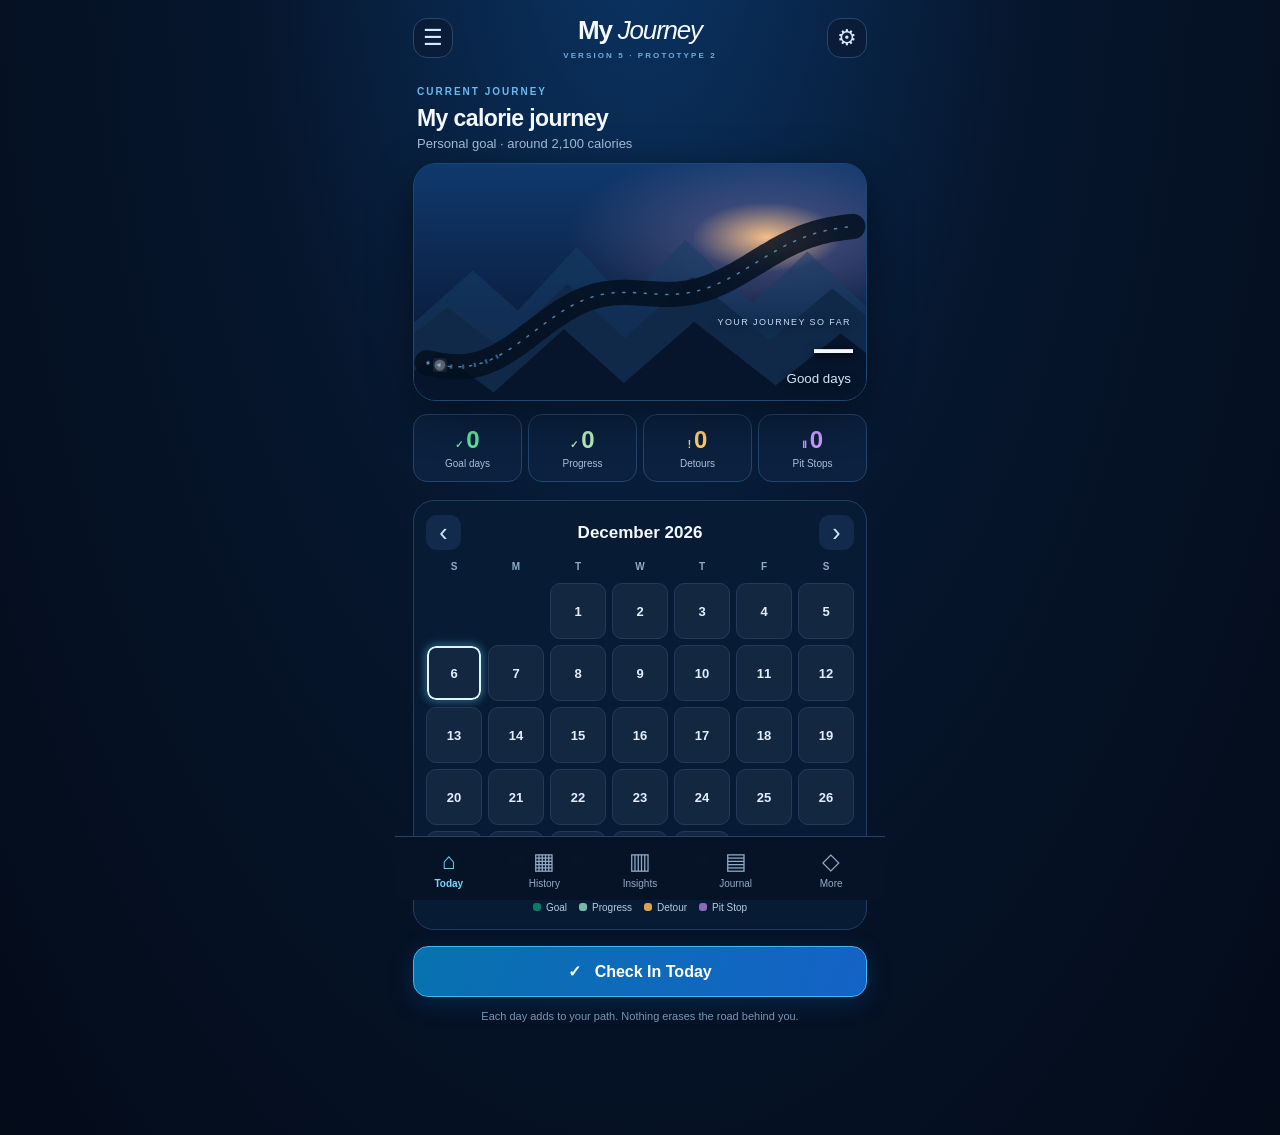
==== index.html @ f3aabc82 "Baseline: My Journey Version 5 Prototype 2 (unmodified) Co-Authored-By: Claude Opus 5.5 <noreply@ant" ====
<!doctype html><html lang="en"><head><meta charset="utf-8"><meta name="viewport" content="width=device-width,initial-scale=1,viewport-fit=cover"><meta name="theme-color" content="#07172e"><meta name="apple-mobile-web-app-capable" content="yes"><meta name="apple-mobile-web-app-status-bar-style" content="black-translucent"><meta name="apple-mobile-web-app-title" content="My Journey"><link rel="apple-touch-icon" href="./icon-180.png"><link rel="manifest" href="./manifest.webmanifest"><title>My Journey — Version 5 Prototype 2</title><link rel="stylesheet" href="./v5.css"></head><body><main class="app"><header><button class="icon-btn" id="menu" aria-label="Open settings">☰</button><div class="brand">My <i>Journey</i><small>VERSION 5 · PROTOTYPE 2</small></div><button class="icon-btn" id="settings" aria-label="Settings">⚙</button></header><section id="home" class="screen"><div class="journey-head"><span class="eyebrow">CURRENT JOURNEY</span><h1 id="journeyTitle">My Journey</h1><p id="journeySubtitle">Your life. Your choices. Your responsibility.</p></div><section class="landscape" aria-label="Animated journey road"><div class="sky"></div><div class="mountains m1"></div><div class="mountains m2"></div><div class="mountains m3"></div><div class="stars"></div><svg id="road" viewBox="0 0 420 215" preserveAspectRatio="none" role="img" aria-label="Your days represented as a winding, growing path"><defs><filter id="glow"><feGaussianBlur stdDeviation="4" result="blur"/><feMerge><feMergeNode in="blur"/><feMergeNode in="SourceGraphic"/></feMerge></filter></defs><path id="roadShadow"/><g id="roadSegments"></g><path id="roadEdge"/><circle id="roadPulse" r="5" fill="#ffffff" filter="url(#glow)"/></svg><div class="road-copy"><span>YOUR JOURNEY SO FAR</span><strong id="roadPct">—</strong><small>Good days</small></div></section><p class="sr-only" id="roadAnnouncement" role="status" aria-live="polite"></p><div class="four-stats" id="stats"></div><div class="month-card"><div class="month-head"><button id="prevMonth" aria-label="Previous month">‹</button><h2 id="monthTitle"></h2><button id="nextMonth" aria-label="Next month">›</button></div><div class="week" id="week"></div><div class="calendar" id="calendar"></div><div class="legend"><span><i class="swatch goal"></i>Goal</span><span><i class="swatch progress"></i>Progress</span><span><i class="swatch detour"></i>Detour</span><span><i class="swatch pit"></i>Pit Stop</span></div></div><button class="primary" id="checkin">✓ &nbsp; Check In Today</button><p class="under">Each day adds to your path. Nothing erases the road behind you.</p></section><section id="check" class="screen hidden"><button class="back" id="backCheck">‹ Back</button><div class="section-intro"><span class="eyebrow" id="checkDate"></span><h1>How did today go?</h1><p>Two questions. Your own definition of progress.</p></div><div class="question"><div class="q-number">01</div><h2 id="q1Label">Did you meet your goal today?</h2><p id="q1Hint"></p><div class="answers"><button data-question="q1" data-value="yes">Yes</button><button data-question="q1" data-value="no">No</button></div></div><div class="question"><div class="q-number">02</div><h2 id="q2Label">Did you stay within your progress boundary?</h2><p id="q2Hint"></p><div class="answers"><button data-question="q2" data-value="yes">Yes</button><button data-question="q2" data-value="no">No</button></div></div><label class="note-label">Optional note<textarea id="checkNote" placeholder="Anything you'd like to remember about today..."></textarea></label><button class="primary" id="saveCheck">Save today's entry</button></section><section id="journal" class="screen hidden"><div class="section-intro"><span class="eyebrow">YOUR PRIVATE RECORD</span><h1>Journal</h1><p>Your thoughts belong to you. Stored only on this device.</p></div><label class="note-label">Journal date<input type="date" id="journalDate"></label><label class="note-label">Write your entry<textarea id="journalText" rows="8" placeholder="What happened today? What did you learn? Where are you heading next?"></textarea></label><button class="primary" id="saveJournal">Save journal entry</button><h2 class="list-title">Past entries</h2><div id="journalList"></div></section><section id="insights" class="screen hidden"><div class="section-intro"><span class="eyebrow">THE BIG PICTURE</span><h1>Your progress</h1><p>A record, not a judgment.</p></div><div id="insightCards"></div><button class="secondary" id="fullInsights">Open detailed statistics & achievements ↗</button></section><section id="history" class="screen hidden"><div class="section-intro"><span class="eyebrow">EVERY DAY MATTERS</span><h1>Your history</h1><p>Explore the path you've already traveled.</p></div><div id="historyMonths"></div><button class="secondary" id="fullHistory">Open lifetime calendar ↗</button></section><nav class="bottom" aria-label="Main navigation"><button data-screen="home" class="selected"><span>⌂</span>Today</button><button data-screen="history"><span>▦</span>History</button><button data-screen="insights"><span>▥</span>Insights</button><button data-screen="journal"><span>▤</span>Journal</button><button id="more"><span>◇</span>More</button></nav></main><script src="./v5.js"></script></body></html>
---- v5.css ----
:root{font-family:-apple-system,BlinkMacSystemFont,"Segoe UI",sans-serif;color:#f4f8ff;background:#040b19;color-scheme:dark}*{box-sizing:border-box}body{margin:0;background:radial-gradient(ellipse at 50% -10%,#0b3566 0%,#06162d 43%,#040b19 100%);min-height:100vh}button,input,textarea{font:inherit}button{cursor:pointer}button:focus-visible,input:focus-visible,textarea:focus-visible{outline:2px solid #70dfff;outline-offset:3px}.app{width:min(100%,490px);margin:auto;min-height:100vh;padding:env(safe-area-inset-top) 18px calc(100px + env(safe-area-inset-bottom));position:relative}header{height:76px;display:flex;justify-content:space-between;align-items:center;gap:8px}.icon-btn{border:1px solid #29466d;background:#0a1c38;color:#d4e7ff;border-radius:14px;width:40px;height:40px;font-size:22px}.brand{font-size:26px;font-weight:750;letter-spacing:-1.2px;text-align:center;line-height:1}.brand i{font-weight:500}.brand small{display:block;font-size:8px;letter-spacing:2.1px;color:#77a9d8;margin-top:9px;font-style:normal}.eyebrow{font-size:10px;letter-spacing:2px;font-weight:800;color:#69b9f0}.journey-head{padding:5px 4px 12px}.journey-head h1{font-size:23px;margin:6px 0 4px;letter-spacing:-.6px}.journey-head p,.section-intro p{color:#a8bfd9;font-size:13px;margin:0}.landscape{height:238px;position:relative;border:1px solid #1b4874;border-radius:23px;overflow:hidden;background:linear-gradient(180deg,#0d3262 0%,#145080 28%,#142c51 48%,#071529 100%);isolation:isolate;box-shadow:0 12px 45px #0007}.sky{position:absolute;inset:0;background:radial-gradient(ellipse at 78% 31%,#f5bd88 0%,#b28bc040 15%,transparent 40%),linear-gradient(180deg,#10396c,#0a1a3a 78%)}.mountains{position:absolute;inset:0;background:#163c65;clip-path:polygon(0 65%,13% 43%,23% 60%,36% 33%,47% 56%,60% 30%,75% 57%,87% 35%,100% 58%,100% 100%,0 100%)}.m1{opacity:.55;transform:translateY(5px)}.m2{background:#102949;transform:translateY(42px) scaleX(1.15)}.m3{background:#06152c;transform:translateY(87px) scaleX(1.2)}#road{position:absolute;inset:0;width:100%;height:100%}#roadShadow,#roadEdge{fill:none;stroke-linecap:round;stroke-linejoin:round}#roadShadow{stroke:#04101f;stroke-width:23;opacity:.85}#roadEdge{stroke:#77c9ff;stroke-width:1.4;stroke-dasharray:2 8;opacity:.6}.segment{fill:none;stroke-width:12;stroke-linecap:butt;filter:drop-shadow(0 0 4px currentColor);transition:stroke-dasharray .5s}.future{fill:none;stroke:#5dbbff;stroke-width:4;stroke-dasharray:2 9;opacity:.45}.road-copy{position:absolute;right:15px;bottom:14px;text-align:right;text-shadow:0 2px 9px #000;pointer-events:none}.road-copy span{display:block;color:#c4dafa;font-size:9px;letter-spacing:1.4px}.road-copy strong{display:block;font-size:39px;letter-spacing:-2px}.road-copy small{display:block;color:#d2e5fa}.four-stats{display:grid;grid-template-columns:repeat(4,1fr);gap:6px;margin:13px 0 18px}.metric{padding:12px 2px;text-align:center;border:1px solid #23446c;border-radius:14px;background:#0b213f}.metric strong{display:block;font-size:24px;line-height:1.1}.metric small{display:block;font-size:10px;color:#a8c0da;margin-top:5px}.metric b{font-size:10px;margin-right:3px}.goal-text{color:#5fe1a1}.progress-text{color:#b7ecba}.detour-text{color:#ffcd68}.pit-text{color:#c89bff}.month-card{border:1px solid #203e62;background:#081b34;border-radius:21px;padding:14px 12px 16px}.month-head{display:flex;align-items:center;justify-content:space-between;margin-bottom:10px}.month-head h2{font-size:17px;margin:0}.month-head button{border:0;background:#122b4c;color:#d5e7ff;border-radius:11px;width:35px;height:35px;font-size:25px}.week,.calendar{display:grid;grid-template-columns:repeat(7,minmax(0,1fr));gap:6px}.week{margin:11px 0;color:#8eacca;text-align:center;font-size:10px;font-weight:750}.day{aspect-ratio:1;min-width:0;border:1px solid #233b59;border-radius:10px;color:#e4edfc;background:#132740;font-size:13px;font-weight:650}.day:disabled{opacity:.4}.day.goal{background:#087c65;border-color:#18ab89}.day.progress{background:#76bba7;border-color:#9cdbcb;color:#06283a}.day.detour{background:#d7a34c;border-color:#efc27c;color:#152236}.day.pit{background:#8c69bf;border-color:#c3a1ed}.day.today{box-shadow:inset 0 0 0 2px #d9f8ff,0 0 9px #53c5fa88}.legend{display:flex;flex-wrap:wrap;justify-content:center;gap:12px;margin-top:15px;font-size:10px;color:#b6cce5}.swatch{display:inline-block;width:8px;height:8px;border-radius:3px;margin-right:5px}.swatch.goal{background:#087c65}.swatch.progress{background:#76bba7}.swatch.detour{background:#d7a34c}.swatch.pit{background:#8c69bf}.primary,.secondary{width:100%;padding:15px;border-radius:15px;font-weight:750;margin-top:16px}.primary{color:#fff;background:linear-gradient(110deg,#0872af,#1462c6);border:1px solid #43b5f0;box-shadow:0 6px 25px #0863b044}.secondary{color:#d9efff;background:#112f52;border:1px solid #2e6595}.under{text-align:center;font-size:11px;color:#7795b5;margin:13px 0}.bottom{position:fixed;bottom:0;left:50%;transform:translateX(-50%);width:min(100%,490px);display:grid;grid-template-columns:repeat(5,1fr);background:#071326f5;backdrop-filter:blur(20px);border-top:1px solid #264367;padding:10px 6px calc(10px + env(safe-area-inset-bottom));z-index:10}.bottom button{border:0;background:transparent;color:#91abc7;font-size:10px;display:flex;align-items:center;flex-direction:column;gap:3px}.bottom button span{font-size:23px}.bottom button.selected{color:#78d7ff;font-weight:800}.hidden{display:none!important}.section-intro{padding:17px 4px 22px}.section-intro h1{font-size:31px;letter-spacing:-1px;margin:8px 0}.back{border:0;background:none;color:#9fdbff;padding:8px 0}.question{background:#0c2443;border:1px solid #25476d;border-radius:20px;padding:20px;margin:0 0 14px}.q-number{font-size:12px;color:#61c5ff;font-weight:800}.question h2{font-size:18px;line-height:1.3;margin:10px 0 6px}.question p{color:#a6c1dc;font-size:13px;margin:0 0 17px}.answers{display:grid;grid-template-columns:1fr 1fr;gap:10px}.answers button{border:1px solid #385777;background:#172f4e;color:white;border-radius:12px;padding:13px}.answers button.chosen{background:#126cb4;border-color:#71d2ff}.note-label{display:block;font-size:13px;color:#a8c5e4;margin:15px 0}.note-label textarea,.note-label input{display:block;width:100%;margin-top:8px;background:#0b223f;color:white;border:1px solid #315375;border-radius:14px;padding:13px;resize:vertical;min-height:48px}.note-label textarea{min-height:110px}.list-title{margin-top:32px}.journal-entry,.insight,.history-card{border:1px solid #274768;background:#0b213d;border-radius:16px;padding:16px;margin:12px 0}.journal-entry p{white-space:pre-wrap;color:#b9cee4;font-size:13px;line-height:1.6}.journal-entry small{color:#68bdec}.insight strong{font-size:30px;display:block}.insight small{color:#9cb8d2}.history-card h3{margin:0 0 12px}.mini-grid{display:grid;grid-template-columns:repeat(14,1fr);gap:4px}.mini-grid i{aspect-ratio:1;border-radius:3px;background:#243850}.mini-grid i.goal{background:#087c65}.mini-grid i.progress{background:#76bba7}.mini-grid i.detour{background:#d7a34c}.mini-grid i.pit{background:#8c69bf}@media(prefers-reduced-motion:reduce){*,*:before,*:after{animation:none!important;transition:none!important}}

/* Prototype 2: forward motion when a day is recorded. */
#road{transform-origin:50% 60%;will-change:transform}
.segment.revealing{filter:drop-shadow(0 0 7px currentColor) drop-shadow(0 0 12px currentColor)}
.sr-only{position:absolute!important;width:1px;height:1px;padding:0;margin:-1px;overflow:hidden;clip:rect(0,0,0,0);white-space:nowrap;border:0}
@media(prefers-reduced-motion:reduce){#road{will-change:auto;transform:none!important}}
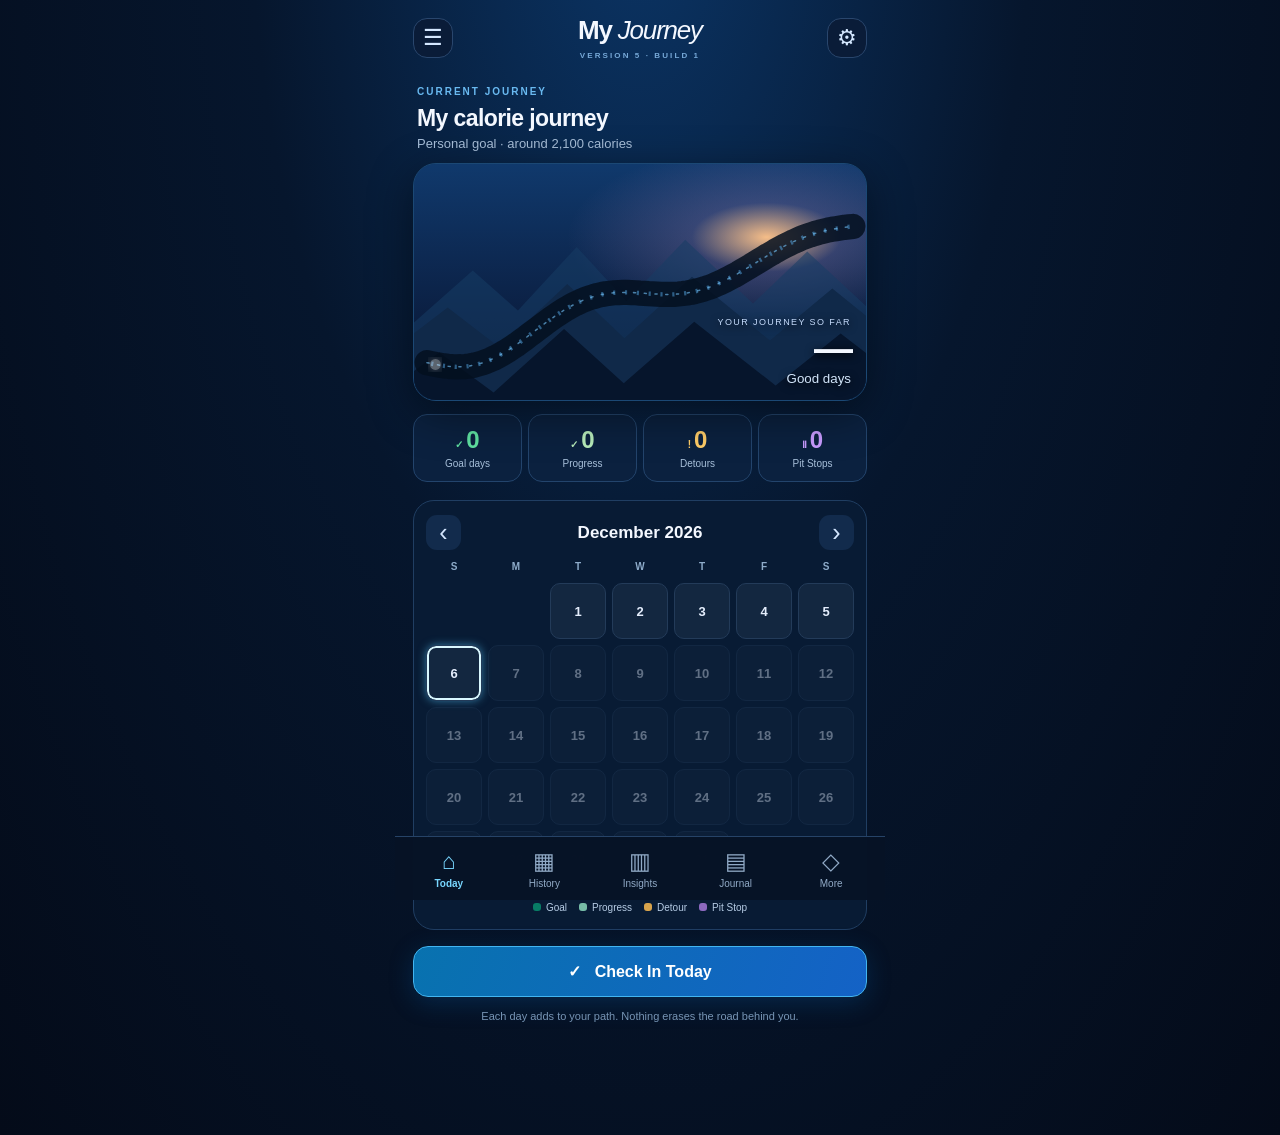
==== commit e3095000: "V5 Build 1: stabilise data integrity, backup/restore, navigation and Journey Path accuracy - Backups" ====
--- a/index.html
+++ b/index.html
@@ -1 +1 @@
-<!doctype html><html lang="en"><head><meta charset="utf-8"><meta name="viewport" content="width=device-width,initial-scale=1,viewport-fit=cover"><meta name="theme-color" content="#07172e"><meta name="apple-mobile-web-app-capable" content="yes"><meta name="apple-mobile-web-app-status-bar-style" content="black-translucent"><meta name="apple-mobile-web-app-title" content="My Journey"><link rel="apple-touch-icon" href="./icon-180.png"><link rel="manifest" href="./manifest.webmanifest"><title>My Journey — Version 5 Prototype 2</title><link rel="stylesheet" href="./v5.css"></head><body><main class="app"><header><button class="icon-btn" id="menu" aria-label="Open settings">☰</button><div class="brand">My <i>Journey</i><small>VERSION 5 · PROTOTYPE 2</small></div><button class="icon-btn" id="settings" aria-label="Settings">⚙</button></header><section id="home" class="screen"><div class="journey-head"><span class="eyebrow">CURRENT JOURNEY</span><h1 id="journeyTitle">My Journey</h1><p id="journeySubtitle">Your life. Your choices. Your responsibility.</p></div><section class="landscape" aria-label="Animated journey road"><div class="sky"></div><div class="mountains m1"></div><div class="mountains m2"></div><div class="mountains m3"></div><div class="stars"></div><svg id="road" viewBox="0 0 420 215" preserveAspectRatio="none" role="img" aria-label="Your days represented as a winding, growing path"><defs><filter id="glow"><feGaussianBlur stdDeviation="4" result="blur"/><feMerge><feMergeNode in="blur"/><feMergeNode in="SourceGraphic"/></feMerge></filter></defs><path id="roadShadow"/><g id="roadSegments"></g><path id="roadEdge"/><circle id="roadPulse" r="5" fill="#ffffff" filter="url(#glow)"/></svg><div class="road-copy"><span>YOUR JOURNEY SO FAR</span><strong id="roadPct">—</strong><small>Good days</small></div></section><p class="sr-only" id="roadAnnouncement" role="status" aria-live="polite"></p><div class="four-stats" id="stats"></div><div class="month-card"><div class="month-head"><button id="prevMonth" aria-label="Previous month">‹</button><h2 id="monthTitle"></h2><button id="nextMonth" aria-label="Next month">›</button></div><div class="week" id="week"></div><div class="calendar" id="calendar"></div><div class="legend"><span><i class="swatch goal"></i>Goal</span><span><i class="swatch progress"></i>Progress</span><span><i class="swatch detour"></i>Detour</span><span><i class="swatch pit"></i>Pit Stop</span></div></div><button class="primary" id="checkin">✓ &nbsp; Check In Today</button><p class="under">Each day adds to your path. Nothing erases the road behind you.</p></section><section id="check" class="screen hidden"><button class="back" id="backCheck">‹ Back</button><div class="section-intro"><span class="eyebrow" id="checkDate"></span><h1>How did today go?</h1><p>Two questions. Your own definition of progress.</p></div><div class="question"><div class="q-number">01</div><h2 id="q1Label">Did you meet your goal today?</h2><p id="q1Hint"></p><div class="answers"><button data-question="q1" data-value="yes">Yes</button><button data-question="q1" data-value="no">No</button></div></div><div class="question"><div class="q-number">02</div><h2 id="q2Label">Did you stay within your progress boundary?</h2><p id="q2Hint"></p><div class="answers"><button data-question="q2" data-value="yes">Yes</button><button data-question="q2" data-value="no">No</button></div></div><label class="note-label">Optional note<textarea id="checkNote" placeholder="Anything you'd like to remember about today..."></textarea></label><button class="primary" id="saveCheck">Save today's entry</button></section><section id="journal" class="screen hidden"><div class="section-intro"><span class="eyebrow">YOUR PRIVATE RECORD</span><h1>Journal</h1><p>Your thoughts belong to you. Stored only on this device.</p></div><label class="note-label">Journal date<input type="date" id="journalDate"></label><label class="note-label">Write your entry<textarea id="journalText" rows="8" placeholder="What happened today? What did you learn? Where are you heading next?"></textarea></label><button class="primary" id="saveJournal">Save journal entry</button><h2 class="list-title">Past entries</h2><div id="journalList"></div></section><section id="insights" class="screen hidden"><div class="section-intro"><span class="eyebrow">THE BIG PICTURE</span><h1>Your progress</h1><p>A record, not a judgment.</p></div><div id="insightCards"></div><button class="secondary" id="fullInsights">Open detailed statistics & achievements ↗</button></section><section id="history" class="screen hidden"><div class="section-intro"><span class="eyebrow">EVERY DAY MATTERS</span><h1>Your history</h1><p>Explore the path you've already traveled.</p></div><div id="historyMonths"></div><button class="secondary" id="fullHistory">Open lifetime calendar ↗</button></section><nav class="bottom" aria-label="Main navigation"><button data-screen="home" class="selected"><span>⌂</span>Today</button><button data-screen="history"><span>▦</span>History</button><button data-screen="insights"><span>▥</span>Insights</button><button data-screen="journal"><span>▤</span>Journal</button><button id="more"><span>◇</span>More</button></nav></main><script src="./v5.js"></script></body></html>
+<!doctype html><html lang="en"><head><meta charset="utf-8"><meta name="viewport" content="width=device-width,initial-scale=1,viewport-fit=cover"><meta name="theme-color" content="#07172e"><meta name="apple-mobile-web-app-capable" content="yes"><meta name="apple-mobile-web-app-status-bar-style" content="black-translucent"><meta name="apple-mobile-web-app-title" content="My Journey"><link rel="apple-touch-icon" href="./icon-180.png"><link rel="manifest" href="./manifest.webmanifest"><title>My Journey</title><link rel="stylesheet" href="./v5.css"></head><body><main class="app"><header><button class="icon-btn" id="menu" aria-label="Open settings">☰</button><div class="brand">My <i>Journey</i><small>VERSION 5 · BUILD 1</small></div><button class="icon-btn" id="settings" aria-label="Settings">⚙</button></header><section id="home" class="screen"><div class="journey-head"><span class="eyebrow">CURRENT JOURNEY</span><h1 id="journeyTitle">My Journey</h1><p id="journeySubtitle">Your life. Your choices. Your responsibility.</p></div><section class="landscape" aria-label="Animated journey road"><div class="sky"></div><div class="mountains m1"></div><div class="mountains m2"></div><div class="mountains m3"></div><div class="stars"></div><svg id="road" viewBox="0 0 420 215" preserveAspectRatio="none" role="img" aria-label="Your days represented as a winding, growing path"><defs><filter id="glow"><feGaussianBlur stdDeviation="4" result="blur"/><feMerge><feMergeNode in="blur"/><feMergeNode in="SourceGraphic"/></feMerge></filter></defs><path id="roadShadow"/><g id="roadSegments"></g><path id="roadEdge"/><circle id="roadPulse" r="5" fill="#ffffff" filter="url(#glow)"/></svg><div class="road-copy"><span>YOUR JOURNEY SO FAR</span><strong id="roadPct">—</strong><small>Good days</small></div></section><p class="sr-only" id="roadAnnouncement" role="status" aria-live="polite"></p><div class="four-stats" id="stats"></div><div class="month-card"><div class="month-head"><button id="prevMonth" aria-label="Previous month">‹</button><h2 id="monthTitle"></h2><button id="nextMonth" aria-label="Next month">›</button></div><div class="week" id="week"></div><div class="calendar" id="calendar"></div><div class="legend"><span><i class="swatch goal"></i>Goal</span><span><i class="swatch progress"></i>Progress</span><span><i class="swatch detour"></i>Detour</span><span><i class="swatch pit"></i>Pit Stop</span></div></div><button class="primary" id="checkin">✓ &nbsp; Check In Today</button><p class="under">Each day adds to your path. Nothing erases the road behind you.</p></section><section id="check" class="screen hidden"><button class="back" id="backCheck">‹ Back</button><div class="section-intro"><span class="eyebrow" id="checkDate"></span><h1>How did today go?</h1><p>Two questions. Your own definition of progress.</p></div><div class="question"><div class="q-number">01</div><h2 id="q1Label">Did you meet your goal today?</h2><p id="q1Hint"></p><div class="answers"><button data-question="q1" data-value="yes">Yes</button><button data-question="q1" data-value="no">No</button></div></div><div class="question"><div class="q-number">02</div><h2 id="q2Label">Did you stay within your progress boundary?</h2><p id="q2Hint"></p><div class="answers"><button data-question="q2" data-value="yes">Yes</button><button data-question="q2" data-value="no">No</button></div></div><label class="note-label">Optional note<textarea id="checkNote" placeholder="Anything you'd like to remember about today..."></textarea></label><button class="primary" id="saveCheck">Save today's entry</button></section><section id="journal" class="screen hidden"><div class="section-intro"><span class="eyebrow">YOUR PRIVATE RECORD</span><h1>Journal</h1><p>Your thoughts belong to you. Stored only on this device.</p></div><label class="note-label">Journal date<input type="date" id="journalDate"></label><label class="note-label">Write your entry<textarea id="journalText" rows="8" placeholder="What happened today? What did you learn? Where are you heading next?"></textarea></label><button class="primary" id="saveJournal">Save journal entry</button><h2 class="list-title">Past entries</h2><div id="journalList"></div></section><section id="insights" class="screen hidden"><div class="section-intro"><span class="eyebrow">THE BIG PICTURE</span><h1>Your progress</h1><p>A record, not a judgment.</p></div><div id="insightCards"></div><button class="secondary" id="fullInsights">Open detailed statistics & achievements ↗</button></section><section id="history" class="screen hidden"><div class="section-intro"><span class="eyebrow">EVERY DAY MATTERS</span><h1>Your history</h1><p>Explore the path you've already traveled.</p></div><div id="historyMonths"></div><button class="secondary" id="fullHistory">Open lifetime calendar ↗</button></section><nav class="bottom" aria-label="Main navigation"><button data-screen="home" class="selected"><span>⌂</span>Today</button><button data-screen="history"><span>▦</span>History</button><button data-screen="insights"><span>▥</span>Insights</button><button data-screen="journal"><span>▤</span>Journal</button><button id="more"><span>◇</span>More</button></nav></main><script src="./v5.js"></script></body></html>
--- a/v5.css
+++ b/v5.css
@@ -5,3 +5,7 @@
 .segment.revealing{filter:drop-shadow(0 0 7px currentColor) drop-shadow(0 0 12px currentColor)}
 .sr-only{position:absolute!important;width:1px;height:1px;padding:0;margin:-1px;overflow:hidden;clip:rect(0,0,0,0);white-space:nowrap;border:0}
 @media(prefers-reduced-motion:reduce){#road{will-change:auto;transform:none!important}}
+
+/* Build 1 */
+.secondary.danger-text{color:#ffc9a3;border-color:#6b4a3a;background:#2a1f26;margin-top:8px}
+.day:disabled{cursor:default}
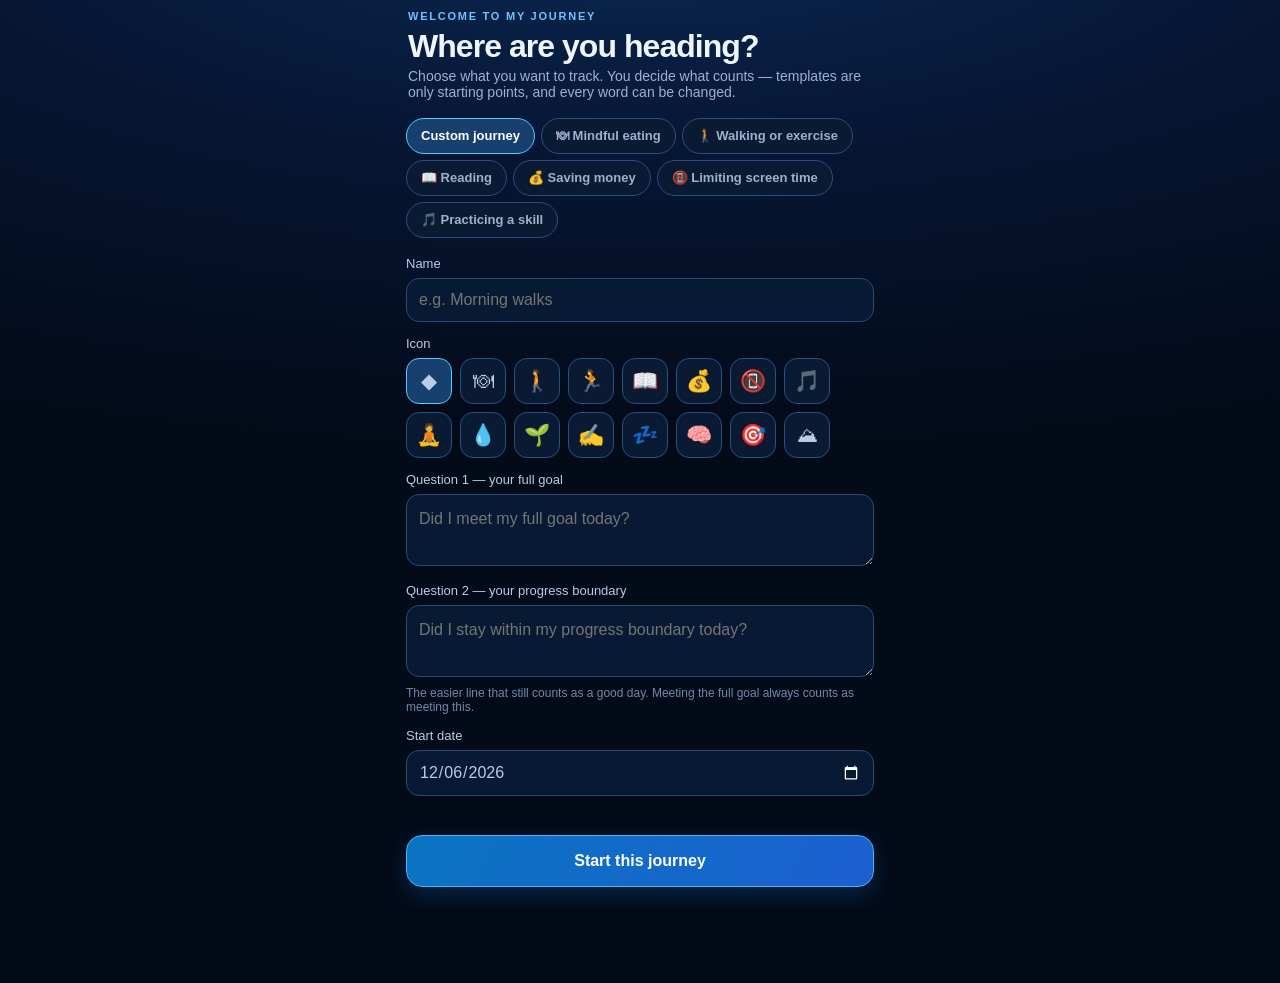
==== commit 2414dd2c: "V5 Build 2: multi-journey data model, perspective Journey Path, unified interface - core.js: schema-" ====
--- a/index.html
+++ b/index.html
@@ -1 +1,218 @@
-<!doctype html><html lang="en"><head><meta charset="utf-8"><meta name="viewport" content="width=device-width,initial-scale=1,viewport-fit=cover"><meta name="theme-color" content="#07172e"><meta name="apple-mobile-web-app-capable" content="yes"><meta name="apple-mobile-web-app-status-bar-style" content="black-translucent"><meta name="apple-mobile-web-app-title" content="My Journey"><link rel="apple-touch-icon" href="./icon-180.png"><link rel="manifest" href="./manifest.webmanifest"><title>My Journey</title><link rel="stylesheet" href="./v5.css"></head><body><main class="app"><header><button class="icon-btn" id="menu" aria-label="Open settings">☰</button><div class="brand">My <i>Journey</i><small>VERSION 5 · BUILD 1</small></div><button class="icon-btn" id="settings" aria-label="Settings">⚙</button></header><section id="home" class="screen"><div class="journey-head"><span class="eyebrow">CURRENT JOURNEY</span><h1 id="journeyTitle">My Journey</h1><p id="journeySubtitle">Your life. Your choices. Your responsibility.</p></div><section class="landscape" aria-label="Animated journey road"><div class="sky"></div><div class="mountains m1"></div><div class="mountains m2"></div><div class="mountains m3"></div><div class="stars"></div><svg id="road" viewBox="0 0 420 215" preserveAspectRatio="none" role="img" aria-label="Your days represented as a winding, growing path"><defs><filter id="glow"><feGaussianBlur stdDeviation="4" result="blur"/><feMerge><feMergeNode in="blur"/><feMergeNode in="SourceGraphic"/></feMerge></filter></defs><path id="roadShadow"/><g id="roadSegments"></g><path id="roadEdge"/><circle id="roadPulse" r="5" fill="#ffffff" filter="url(#glow)"/></svg><div class="road-copy"><span>YOUR JOURNEY SO FAR</span><strong id="roadPct">—</strong><small>Good days</small></div></section><p class="sr-only" id="roadAnnouncement" role="status" aria-live="polite"></p><div class="four-stats" id="stats"></div><div class="month-card"><div class="month-head"><button id="prevMonth" aria-label="Previous month">‹</button><h2 id="monthTitle"></h2><button id="nextMonth" aria-label="Next month">›</button></div><div class="week" id="week"></div><div class="calendar" id="calendar"></div><div class="legend"><span><i class="swatch goal"></i>Goal</span><span><i class="swatch progress"></i>Progress</span><span><i class="swatch detour"></i>Detour</span><span><i class="swatch pit"></i>Pit Stop</span></div></div><button class="primary" id="checkin">✓ &nbsp; Check In Today</button><p class="under">Each day adds to your path. Nothing erases the road behind you.</p></section><section id="check" class="screen hidden"><button class="back" id="backCheck">‹ Back</button><div class="section-intro"><span class="eyebrow" id="checkDate"></span><h1>How did today go?</h1><p>Two questions. Your own definition of progress.</p></div><div class="question"><div class="q-number">01</div><h2 id="q1Label">Did you meet your goal today?</h2><p id="q1Hint"></p><div class="answers"><button data-question="q1" data-value="yes">Yes</button><button data-question="q1" data-value="no">No</button></div></div><div class="question"><div class="q-number">02</div><h2 id="q2Label">Did you stay within your progress boundary?</h2><p id="q2Hint"></p><div class="answers"><button data-question="q2" data-value="yes">Yes</button><button data-question="q2" data-value="no">No</button></div></div><label class="note-label">Optional note<textarea id="checkNote" placeholder="Anything you'd like to remember about today..."></textarea></label><button class="primary" id="saveCheck">Save today's entry</button></section><section id="journal" class="screen hidden"><div class="section-intro"><span class="eyebrow">YOUR PRIVATE RECORD</span><h1>Journal</h1><p>Your thoughts belong to you. Stored only on this device.</p></div><label class="note-label">Journal date<input type="date" id="journalDate"></label><label class="note-label">Write your entry<textarea id="journalText" rows="8" placeholder="What happened today? What did you learn? Where are you heading next?"></textarea></label><button class="primary" id="saveJournal">Save journal entry</button><h2 class="list-title">Past entries</h2><div id="journalList"></div></section><section id="insights" class="screen hidden"><div class="section-intro"><span class="eyebrow">THE BIG PICTURE</span><h1>Your progress</h1><p>A record, not a judgment.</p></div><div id="insightCards"></div><button class="secondary" id="fullInsights">Open detailed statistics & achievements ↗</button></section><section id="history" class="screen hidden"><div class="section-intro"><span class="eyebrow">EVERY DAY MATTERS</span><h1>Your history</h1><p>Explore the path you've already traveled.</p></div><div id="historyMonths"></div><button class="secondary" id="fullHistory">Open lifetime calendar ↗</button></section><nav class="bottom" aria-label="Main navigation"><button data-screen="home" class="selected"><span>⌂</span>Today</button><button data-screen="history"><span>▦</span>History</button><button data-screen="insights"><span>▥</span>Insights</button><button data-screen="journal"><span>▤</span>Journal</button><button id="more"><span>◇</span>More</button></nav></main><script src="./v5.js"></script></body></html>
+<!doctype html>
+<html lang="en">
+<head>
+<meta charset="utf-8">
+<meta name="viewport" content="width=device-width,initial-scale=1,viewport-fit=cover">
+<meta name="theme-color" content="#030a18">
+<meta name="color-scheme" content="dark">
+<meta name="apple-mobile-web-app-capable" content="yes">
+<meta name="mobile-web-app-capable" content="yes">
+<meta name="apple-mobile-web-app-status-bar-style" content="black-translucent">
+<meta name="apple-mobile-web-app-title" content="My Journey">
+<meta name="description" content="Your life. Your choices. Your responsibility.">
+<link rel="apple-touch-icon" href="./icon-180.png">
+<link rel="manifest" href="./manifest.webmanifest">
+<title>My Journey</title>
+<link rel="stylesheet" href="./v5.css">
+</head>
+<body>
+<div class="app" id="app">
+  <header class="top">
+    <button class="journey-chip" id="journeyChip" aria-label="Switch journey"><span id="chipIcon">◆</span><span id="chipName">My Journey</span><span class="chev" aria-hidden="true">▾</span></button>
+    <button class="icon-btn" id="openSettings" aria-label="Settings and backup">⚙</button>
+  </header>
+
+  <div id="fatal" class="banner danger hidden" role="alert"></div>
+
+  <main>
+    <!-- TODAY -->
+    <section id="today" class="screen" aria-label="Today">
+      <div id="reminder" class="banner hidden" role="status"><span id="reminderText"></span><div class="banner-actions"><button class="link" id="reminderBackup">Back up now</button><button class="link muted" id="reminderLater">Later</button></div></div>
+      <div class="journey-title"><h1 id="jName">My Journey</h1><p id="jGoal"></p></div>
+      <div class="hero">
+        <canvas id="road" role="img" aria-label="Your journey path"></canvas>
+        <div class="hero-pct" aria-live="polite">
+          <strong id="pct">—</strong>
+          <span id="pctLabel">Good days</span>
+        </div>
+      </div>
+      <p class="hero-hint" id="heroHint">Tap any section of road to see that day</p>
+      <p class="sr-only" id="roadAnnouncement" role="status" aria-live="polite"></p>
+      <div class="stats4" id="stats"></div>
+      <div id="todayAction"></div>
+      <button class="pit-row" id="pitRow"></button>
+      <div class="card">
+        <div class="month-head"><button class="round" id="calPrev" aria-label="Previous month">‹</button><h2 id="calTitle"></h2><button class="round" id="calNext" aria-label="Next month">›</button></div>
+        <div id="calendar"></div>
+        <div class="legend" aria-hidden="true"><span><i class="sw goal">★</i>Goal</span><span><i class="sw progress">✓</i>Progress</span><span><i class="sw detour">↝</i>Detour</span><span><i class="sw pit">☕</i>Pit Stop</span></div>
+      </div>
+      <p class="footnote">Each day adds to your road. Nothing erases the road behind you.</p>
+    </section>
+
+    <!-- HISTORY -->
+    <section id="history" class="screen hidden" aria-label="History">
+      <div class="intro"><span class="eyebrow">EVERY DAY MATTERS</span><h1>History</h1><p>The road you've already traveled.</p></div>
+      <div class="seg" role="tablist"><button data-hview="month" class="on">Month</button><button data-hview="year">Year</button><button data-hview="lifetime">Lifetime</button></div>
+      <div class="card">
+        <div class="month-head"><button class="round" id="hPrev" aria-label="Previous">‹</button><h2 id="hTitle"></h2><button class="round" id="hNext" aria-label="Next">›</button></div>
+        <div id="hBody"></div>
+        <p class="muted small" id="hStats"></p>
+      </div>
+      <h2 class="section-title">Chapters</h2>
+      <p class="muted small">When you change your goal, a new chapter begins. Earlier days keep the result they were recorded with.</p>
+      <div id="chapters"></div>
+    </section>
+
+    <!-- INSIGHTS -->
+    <section id="insights" class="screen hidden" aria-label="Insights">
+      <div class="intro"><span class="eyebrow">THE BIG PICTURE</span><h1>Insights</h1><p>A record, not a judgment.</p></div>
+      <div class="card big-stat"><strong id="iRate">—</strong><span id="iRateText"></span></div>
+      <h2 class="section-title">Recent windows</h2>
+      <div class="grid4" id="iWindows"></div>
+      <p class="muted small">Percentages use recorded days in each window. Unrecorded days and Pit Stops are not counted.</p>
+      <h2 class="section-title">Totals</h2>
+      <div class="card" id="iTotals"></div>
+      <h2 class="section-title">30-day trend</h2>
+      <div class="card"><svg id="iTrend" viewBox="0 0 600 180" preserveAspectRatio="none" role="img" aria-label="Rolling 30-day good-day percentage for the last 90 days"></svg><p class="muted small">Each point is the share of good days among recorded days in the 30 days before it.</p></div>
+      <h2 class="section-title">Compare months</h2>
+      <div class="card"><div class="two"><label>First<input type="month" id="cmpA"></label><label>Second<input type="month" id="cmpB"></label></div><div class="two" id="cmpOut"></div></div>
+      <h2 class="section-title">Achievements</h2>
+      <div class="card rank-card"><span class="eyebrow">JOURNEY RANK</span><strong id="rank"></strong><div class="bar"><i id="rankBar"></i></div><span class="muted small" id="rankNext"></span></div>
+      <div class="badges" id="ranks"></div>
+      <h3 class="sub-title">Milestones</h3>
+      <div class="badges" id="badges"></div>
+      <p class="muted small">Ranks are earned through cumulative good days. They never go down after a tough day.</p>
+    </section>
+
+    <!-- JOURNAL -->
+    <section id="journal" class="screen hidden" aria-label="Journal">
+      <div class="intro row-between"><div><span class="eyebrow">YOUR PRIVATE RECORD</span><h1>Journal</h1><p>Stored only on this device.</p></div><button class="primary small-btn" id="newNote">＋ New entry</button></div>
+      <div class="chips" id="noteTypes"><button data-type="all" class="on">All</button><button data-type="reflection">Reflections</button><button data-type="note">Notes</button><button data-type="milestone">Milestones</button></div>
+      <div class="two filters"><label class="sr-only" for="noteJourney">Journey</label><select id="noteJourney"></select><label class="sr-only" for="noteSearch">Search</label><input id="noteSearch" type="search" placeholder="Search entries"></div>
+      <div id="notes"></div>
+    </section>
+
+    <!-- JOURNEYS -->
+    <section id="journeys" class="screen hidden" aria-label="Journeys">
+      <div class="intro row-between"><div><span class="eyebrow">YOUR COMMITMENTS</span><h1>Journeys</h1><p>Each journey keeps its own road and history.</p></div><button class="primary small-btn" id="newJourney">＋ New</button></div>
+      <div id="journeyList"></div>
+      <button class="secondary" id="editJourney">Edit current journey</button>
+    </section>
+
+    <!-- JOURNEY FORM -->
+    <section id="journeyForm" class="screen hidden" aria-label="Journey details">
+      <button class="back" data-back>‹ Back</button>
+      <div class="intro"><span class="eyebrow" id="jfEyebrow">NEW JOURNEY</span><h1 id="jfTitle">Start a journey</h1><p id="jfIntro">You define what counts. Templates are only starting points — change any wording.</p></div>
+      <div id="jfTemplates" class="chips wrap"></div>
+      <label class="field">Name<input id="jfName" maxlength="60" placeholder="e.g. Morning walks"></label>
+      <div class="field">Icon<div class="icons" id="jfIcons"></div></div>
+      <label class="field">Question 1 — your full goal<textarea id="jfGoal" rows="2" maxlength="160" placeholder="Did I meet my full goal today?"></textarea></label>
+      <label class="field">Question 2 — your progress boundary<textarea id="jfBoundary" rows="2" maxlength="160" placeholder="Did I stay within my progress boundary today?"></textarea><small>The easier line that still counts as a good day. Meeting the full goal always counts as meeting this.</small></label>
+      <label class="field">Start date<input id="jfStart" type="date"></label>
+      <p class="muted small" id="jfChapterNote"></p>
+      <p class="error" id="jfError" role="alert"></p>
+      <button class="primary" id="jfSave">Save journey</button>
+    </section>
+
+    <!-- CHECK-IN -->
+    <section id="check" class="screen hidden" aria-label="Check in">
+      <button class="back" data-back>‹ Back</button>
+      <div class="intro"><span class="eyebrow" id="checkDate"></span><h1>How did it go?</h1><p>Two questions. Your own definition of progress.</p></div>
+      <div class="question"><div class="q-number">01 · FULL GOAL</div><h2 id="q1Label"></h2><div class="answers" role="group" aria-labelledby="q1Label"><button data-q="q1" data-v="yes" aria-pressed="false">Yes</button><button data-q="q1" data-v="no" aria-pressed="false">No</button></div></div>
+      <div class="question"><div class="q-number">02 · PROGRESS BOUNDARY</div><h2 id="q2Label"></h2><div class="answers" role="group" aria-labelledby="q2Label"><button data-q="q2" data-v="yes" aria-pressed="false">Yes</button><button data-q="q2" data-v="no" aria-pressed="false">No</button></div></div>
+      <p class="result-preview" id="checkPreview" aria-live="polite"></p>
+      <label class="field">Optional note<textarea id="checkNote" rows="3" maxlength="2000" placeholder="Anything you'd like to remember about this day…"></textarea></label>
+      <button class="primary" id="saveCheck">Save</button>
+      <button class="secondary danger-text hidden" id="clearCheck">Clear this day</button>
+    </section>
+
+    <!-- PIT STOPS -->
+    <section id="pit" class="screen hidden" aria-label="Pit Stops">
+      <button class="back" data-back>‹ Back</button>
+      <div class="intro"><span class="eyebrow">EARNED DAYS AWAY</span><h1>Pit Stops</h1><p>An optional, earned break from tracking — never a penalty.</p></div>
+      <div class="grid3"><div class="tile"><strong id="pitBalance">0</strong><small>Available</small></div><div class="tile"><strong id="pitEarned">0</strong><small>Earned</small></div><div class="tile"><strong id="pitUsed">0</strong><small>Used</small></div></div>
+      <div class="card"><p id="pitEligibility" class="lead"></p><button class="primary pit-btn" id="takePit">☕ Take a Pit Stop today</button><p class="muted small">Once taken, today is closed to tracking until midnight. You can take up to three days in a row.</p></div>
+      <h2 class="section-title">Earning credits</h2>
+      <div class="card"><ul class="rules"><li><b>1 credit</b> for every 18 Good Days (Goal + Progress)</li><li><b>1 bonus</b> for each run of 21 consecutive Goal Days</li><li><b>1 one-time bonus</b> at 90 recorded days</li></ul><p id="pitProgress" class="lead small"></p><p class="muted small">Credits never expire. Editing past days never removes or duplicates a credit.</p></div>
+      <h2 class="section-title">Cooldown</h2>
+      <div class="card"><p class="muted small">After 1 Pit Stop day: 3 full days · after 2 in a row: 5 full days · after 3 in a row: 7 full days. Cooldown only limits Pit Stops — you can always check in.</p></div>
+      <h2 class="section-title">Pit Stops taken</h2>
+      <div class="card" id="pitHistory"></div>
+    </section>
+
+    <!-- SETTINGS -->
+    <section id="settings" class="screen hidden" aria-label="Settings">
+      <button class="back" data-back>‹ Back</button>
+      <div class="intro"><span class="eyebrow">YOUR DATA, YOUR CONTROL</span><h1>Settings</h1></div>
+      <h2 class="section-title">Backup &amp; restore</h2>
+      <div class="card">
+        <p class="small">A backup file contains every journey, check-in, note, goal chapter, Pit Stop credit, achievement and journal entry. It works on iPhone and Android.</p>
+        <div class="two"><button class="primary" id="exportBtn">Export backup</button><button class="secondary" id="importBtn">Restore…</button></div>
+        <input type="file" id="importFile" accept="application/json,.json,.mjourney" class="hidden">
+        <p class="muted small" id="backupStatus"></p>
+        <label class="field inline">Backup reminder<select id="reminderDays"><option value="0">Off</option><option value="7">Weekly</option><option value="14">Every 2 weeks</option><option value="30">Monthly</option><option value="60">Every 2 months</option></select></label>
+        <p class="muted small">Nothing is ever uploaded. If this device is lost and you have no backup copy, your history cannot be recovered by anyone — including us.</p>
+      </div>
+      <h2 class="section-title">Current journey</h2>
+      <div class="card">
+        <p class="small"><b id="sJourney"></b></p>
+        <button class="secondary" id="resetBtn">Reset journey entries…</button>
+        <p class="muted small">Clears this journey's check-ins, notes and Pit Stop wallet. Journal entries, goals and chapters are kept.</p>
+        <button class="secondary danger-text" id="deleteBtn">Delete entire journey…</button>
+        <p class="muted small">Removes the journey and everything recorded in it.</p>
+      </div>
+      <h2 class="section-title">About</h2>
+      <div class="card"><p class="small">My Journey · Version 5 · Build 2</p><p class="muted small">Works offline. No account, no advertising, no tracking. Your records stay on this device unless you export them.</p></div>
+    </section>
+  </main>
+
+  <nav class="tabbar" aria-label="Main">
+    <button data-nav="today"><span aria-hidden="true">◉</span>Today</button>
+    <button data-nav="history"><span aria-hidden="true">▦</span>History</button>
+    <button data-nav="insights"><span aria-hidden="true">◭</span>Insights</button>
+    <button data-nav="journal"><span aria-hidden="true">✎</span>Journal</button>
+    <button data-nav="journeys"><span aria-hidden="true">⛰</span>Journeys</button>
+  </nav>
+</div>
+
+<dialog id="dayDialog" class="sheet" aria-labelledby="dayTitle"><form method="dialog">
+  <span class="eyebrow" id="dayEyebrow"></span><h2 id="dayTitle"></h2>
+  <div id="dayBody"></div>
+  <div class="sheet-actions"><button class="primary" id="dayCheck" value="check">Edit check-in</button><button class="secondary" id="dayNote" value="note">Write in journal</button><button class="link" value="close">Close</button></div>
+</form></dialog>
+
+<dialog id="noteDialog" class="sheet" aria-labelledby="noteTitle"><form method="dialog" id="noteForm">
+  <h2 id="noteTitle">Journal entry</h2>
+  <div class="two"><label class="field">Date<input type="date" id="nDate" required></label><label class="field">Type<select id="nType"><option value="reflection">Reflection</option><option value="note">Note</option><option value="milestone">Milestone</option></select></label></div>
+  <label class="field">Journey<select id="nJourney"></select></label>
+  <label class="field">Entry<textarea id="nText" rows="7" maxlength="20000" placeholder="What happened? What did you learn? Where are you heading next?"></textarea></label>
+  <p class="error" id="nError" role="alert"></p>
+  <div class="sheet-actions"><button class="primary" value="save" id="nSave">Save entry</button><button class="secondary danger-text hidden" value="delete" id="nDelete">Delete</button><button class="link" value="cancel" formnovalidate>Cancel</button></div>
+</form></dialog>
+
+<dialog id="restoreDialog" class="sheet" aria-labelledby="restoreTitle"><form method="dialog">
+  <h2 id="restoreTitle">Restore backup</h2>
+  <div id="restoreBody"></div>
+  <div class="sheet-actions"><button class="primary" value="merge" id="restoreMerge">Add to this device</button><button class="secondary danger-text" value="replace" id="restoreReplace">Replace everything on this device</button><button class="link" value="cancel">Cancel</button></div>
+</form></dialog>
+
+<dialog id="resetDialog" class="sheet" aria-labelledby="resetTitle"><form method="dialog">
+  <h2 id="resetTitle">Reset journey entries?</h2>
+  <p class="small" id="resetBody"></p>
+  <div class="sheet-actions"><button class="secondary" value="export" id="resetExport">Export a backup first</button><button class="primary danger" value="reset">Reset entries</button><button class="link" value="cancel">Cancel</button></div>
+</form></dialog>
+
+<dialog id="deleteDialog" class="sheet" aria-labelledby="deleteTitle"><form method="dialog">
+  <h2 id="deleteTitle">Delete entire journey?</h2>
+  <p class="small" id="deleteBody"></p>
+  <button type="button" class="secondary" id="deleteExport">Export a backup first</button>
+  <label class="check"><input type="checkbox" id="deleteNotes"> <span id="deleteNotesLabel">Also delete journal entries linked to this journey</span></label>
+  <label class="field">Type the journey name to confirm<input id="deleteConfirm" autocomplete="off"></label>
+  <div class="sheet-actions"><button class="primary danger" value="delete" id="deleteGo" disabled>Delete journey permanently</button><button class="link" value="cancel">Cancel</button></div>
+</form></dialog>
+
+<script src="./core.js"></script>
+<script src="./road.js"></script>
+<script src="./v5.js"></script>
+</body>
+</html>
--- a/v5.css
+++ b/v5.css
@@ -1,11 +1,201 @@
-:root{font-family:-apple-system,BlinkMacSystemFont,"Segoe UI",sans-serif;color:#f4f8ff;background:#040b19;color-scheme:dark}*{box-sizing:border-box}body{margin:0;background:radial-gradient(ellipse at 50% -10%,#0b3566 0%,#06162d 43%,#040b19 100%);min-height:100vh}button,input,textarea{font:inherit}button{cursor:pointer}button:focus-visible,input:focus-visible,textarea:focus-visible{outline:2px solid #70dfff;outline-offset:3px}.app{width:min(100%,490px);margin:auto;min-height:100vh;padding:env(safe-area-inset-top) 18px calc(100px + env(safe-area-inset-bottom));position:relative}header{height:76px;display:flex;justify-content:space-between;align-items:center;gap:8px}.icon-btn{border:1px solid #29466d;background:#0a1c38;color:#d4e7ff;border-radius:14px;width:40px;height:40px;font-size:22px}.brand{font-size:26px;font-weight:750;letter-spacing:-1.2px;text-align:center;line-height:1}.brand i{font-weight:500}.brand small{display:block;font-size:8px;letter-spacing:2.1px;color:#77a9d8;margin-top:9px;font-style:normal}.eyebrow{font-size:10px;letter-spacing:2px;font-weight:800;color:#69b9f0}.journey-head{padding:5px 4px 12px}.journey-head h1{font-size:23px;margin:6px 0 4px;letter-spacing:-.6px}.journey-head p,.section-intro p{color:#a8bfd9;font-size:13px;margin:0}.landscape{height:238px;position:relative;border:1px solid #1b4874;border-radius:23px;overflow:hidden;background:linear-gradient(180deg,#0d3262 0%,#145080 28%,#142c51 48%,#071529 100%);isolation:isolate;box-shadow:0 12px 45px #0007}.sky{position:absolute;inset:0;background:radial-gradient(ellipse at 78% 31%,#f5bd88 0%,#b28bc040 15%,transparent 40%),linear-gradient(180deg,#10396c,#0a1a3a 78%)}.mountains{position:absolute;inset:0;background:#163c65;clip-path:polygon(0 65%,13% 43%,23% 60%,36% 33%,47% 56%,60% 30%,75% 57%,87% 35%,100% 58%,100% 100%,0 100%)}.m1{opacity:.55;transform:translateY(5px)}.m2{background:#102949;transform:translateY(42px) scaleX(1.15)}.m3{background:#06152c;transform:translateY(87px) scaleX(1.2)}#road{position:absolute;inset:0;width:100%;height:100%}#roadShadow,#roadEdge{fill:none;stroke-linecap:round;stroke-linejoin:round}#roadShadow{stroke:#04101f;stroke-width:23;opacity:.85}#roadEdge{stroke:#77c9ff;stroke-width:1.4;stroke-dasharray:2 8;opacity:.6}.segment{fill:none;stroke-width:12;stroke-linecap:butt;filter:drop-shadow(0 0 4px currentColor);transition:stroke-dasharray .5s}.future{fill:none;stroke:#5dbbff;stroke-width:4;stroke-dasharray:2 9;opacity:.45}.road-copy{position:absolute;right:15px;bottom:14px;text-align:right;text-shadow:0 2px 9px #000;pointer-events:none}.road-copy span{display:block;color:#c4dafa;font-size:9px;letter-spacing:1.4px}.road-copy strong{display:block;font-size:39px;letter-spacing:-2px}.road-copy small{display:block;color:#d2e5fa}.four-stats{display:grid;grid-template-columns:repeat(4,1fr);gap:6px;margin:13px 0 18px}.metric{padding:12px 2px;text-align:center;border:1px solid #23446c;border-radius:14px;background:#0b213f}.metric strong{display:block;font-size:24px;line-height:1.1}.metric small{display:block;font-size:10px;color:#a8c0da;margin-top:5px}.metric b{font-size:10px;margin-right:3px}.goal-text{color:#5fe1a1}.progress-text{color:#b7ecba}.detour-text{color:#ffcd68}.pit-text{color:#c89bff}.month-card{border:1px solid #203e62;background:#081b34;border-radius:21px;padding:14px 12px 16px}.month-head{display:flex;align-items:center;justify-content:space-between;margin-bottom:10px}.month-head h2{font-size:17px;margin:0}.month-head button{border:0;background:#122b4c;color:#d5e7ff;border-radius:11px;width:35px;height:35px;font-size:25px}.week,.calendar{display:grid;grid-template-columns:repeat(7,minmax(0,1fr));gap:6px}.week{margin:11px 0;color:#8eacca;text-align:center;font-size:10px;font-weight:750}.day{aspect-ratio:1;min-width:0;border:1px solid #233b59;border-radius:10px;color:#e4edfc;background:#132740;font-size:13px;font-weight:650}.day:disabled{opacity:.4}.day.goal{background:#087c65;border-color:#18ab89}.day.progress{background:#76bba7;border-color:#9cdbcb;color:#06283a}.day.detour{background:#d7a34c;border-color:#efc27c;color:#152236}.day.pit{background:#8c69bf;border-color:#c3a1ed}.day.today{box-shadow:inset 0 0 0 2px #d9f8ff,0 0 9px #53c5fa88}.legend{display:flex;flex-wrap:wrap;justify-content:center;gap:12px;margin-top:15px;font-size:10px;color:#b6cce5}.swatch{display:inline-block;width:8px;height:8px;border-radius:3px;margin-right:5px}.swatch.goal{background:#087c65}.swatch.progress{background:#76bba7}.swatch.detour{background:#d7a34c}.swatch.pit{background:#8c69bf}.primary,.secondary{width:100%;padding:15px;border-radius:15px;font-weight:750;margin-top:16px}.primary{color:#fff;background:linear-gradient(110deg,#0872af,#1462c6);border:1px solid #43b5f0;box-shadow:0 6px 25px #0863b044}.secondary{color:#d9efff;background:#112f52;border:1px solid #2e6595}.under{text-align:center;font-size:11px;color:#7795b5;margin:13px 0}.bottom{position:fixed;bottom:0;left:50%;transform:translateX(-50%);width:min(100%,490px);display:grid;grid-template-columns:repeat(5,1fr);background:#071326f5;backdrop-filter:blur(20px);border-top:1px solid #264367;padding:10px 6px calc(10px + env(safe-area-inset-bottom));z-index:10}.bottom button{border:0;background:transparent;color:#91abc7;font-size:10px;display:flex;align-items:center;flex-direction:column;gap:3px}.bottom button span{font-size:23px}.bottom button.selected{color:#78d7ff;font-weight:800}.hidden{display:none!important}.section-intro{padding:17px 4px 22px}.section-intro h1{font-size:31px;letter-spacing:-1px;margin:8px 0}.back{border:0;background:none;color:#9fdbff;padding:8px 0}.question{background:#0c2443;border:1px solid #25476d;border-radius:20px;padding:20px;margin:0 0 14px}.q-number{font-size:12px;color:#61c5ff;font-weight:800}.question h2{font-size:18px;line-height:1.3;margin:10px 0 6px}.question p{color:#a6c1dc;font-size:13px;margin:0 0 17px}.answers{display:grid;grid-template-columns:1fr 1fr;gap:10px}.answers button{border:1px solid #385777;background:#172f4e;color:white;border-radius:12px;padding:13px}.answers button.chosen{background:#126cb4;border-color:#71d2ff}.note-label{display:block;font-size:13px;color:#a8c5e4;margin:15px 0}.note-label textarea,.note-label input{display:block;width:100%;margin-top:8px;background:#0b223f;color:white;border:1px solid #315375;border-radius:14px;padding:13px;resize:vertical;min-height:48px}.note-label textarea{min-height:110px}.list-title{margin-top:32px}.journal-entry,.insight,.history-card{border:1px solid #274768;background:#0b213d;border-radius:16px;padding:16px;margin:12px 0}.journal-entry p{white-space:pre-wrap;color:#b9cee4;font-size:13px;line-height:1.6}.journal-entry small{color:#68bdec}.insight strong{font-size:30px;display:block}.insight small{color:#9cb8d2}.history-card h3{margin:0 0 12px}.mini-grid{display:grid;grid-template-columns:repeat(14,1fr);gap:4px}.mini-grid i{aspect-ratio:1;border-radius:3px;background:#243850}.mini-grid i.goal{background:#087c65}.mini-grid i.progress{background:#76bba7}.mini-grid i.detour{background:#d7a34c}.mini-grid i.pit{background:#8c69bf}@media(prefers-reduced-motion:reduce){*,*:before,*:after{animation:none!important;transition:none!important}}
-
-/* Prototype 2: forward motion when a day is recorded. */
-#road{transform-origin:50% 60%;will-change:transform}
-.segment.revealing{filter:drop-shadow(0 0 7px currentColor) drop-shadow(0 0 12px currentColor)}
+/* My Journey — Version 5 interface. Midnight-blue system shared by every screen. */
+:root{
+  --bg:#030a18;--bg2:#061430;--panel:#0a1a33;--panel2:#0e2343;--line:#1b3660;--line2:#2a4f80;
+  --text:#eef5ff;--muted:#9bb2cf;--faint:#6f89aa;--accent:#5cc8ff;--accent2:#2f8de0;
+  --goal:#18c98c;--progress:#a8eec8;--detour:#f6b242;--pit:#aa8cff;--danger:#ff9a8a;
+  --radius:20px;--tap:44px;
+  font-family:-apple-system,BlinkMacSystemFont,"SF Pro Text","Segoe UI",Roboto,sans-serif;color:var(--text);background:var(--bg);color-scheme:dark;
+  -webkit-text-size-adjust:100%;
+}
+*{box-sizing:border-box}
+html,body{margin:0;background:var(--bg)}
+body{min-height:100vh;background:radial-gradient(120% 60% at 50% -10%,#0b2a55 0%,#061633 45%,var(--bg) 100%) fixed}
+button,input,textarea,select{font:inherit;color:inherit}
+button{cursor:pointer;-webkit-tap-highlight-color:transparent}
+:focus-visible{outline:2px solid var(--accent);outline-offset:3px}
+.hidden{display:none!important}
 .sr-only{position:absolute!important;width:1px;height:1px;padding:0;margin:-1px;overflow:hidden;clip:rect(0,0,0,0);white-space:nowrap;border:0}
-@media(prefers-reduced-motion:reduce){#road{will-change:auto;transform:none!important}}
-
-/* Build 1 */
-.secondary.danger-text{color:#ffc9a3;border-color:#6b4a3a;background:#2a1f26;margin-top:8px}
-.day:disabled{cursor:default}
+.app{width:min(100%,500px);margin:0 auto;padding:env(safe-area-inset-top) 16px calc(96px + env(safe-area-inset-bottom));min-height:100vh}
+
+/* header */
+.top{height:64px;display:flex;align-items:center;justify-content:space-between;gap:10px}
+.journey-chip{display:flex;align-items:center;gap:8px;min-height:var(--tap);max-width:75%;padding:6px 14px 6px 10px;border-radius:999px;border:1px solid var(--line);background:rgba(10,26,51,.75);font-weight:650;font-size:15px}
+.journey-chip #chipName{overflow:hidden;text-overflow:ellipsis;white-space:nowrap}
+.journey-chip .chev{color:var(--muted);font-size:11px}
+.icon-btn{width:var(--tap);height:var(--tap);border-radius:14px;border:1px solid var(--line);background:rgba(10,26,51,.75);font-size:19px;color:#cfe3ff}
+
+/* type */
+.eyebrow{font-size:11px;letter-spacing:.16em;font-weight:750;color:#6cc4ff}
+.intro{padding:6px 2px 18px}
+.intro h1{font-size:32px;letter-spacing:-.03em;margin:6px 0 4px;line-height:1.05}
+.intro p{color:var(--muted);margin:0;font-size:14px}
+.row-between{display:flex;align-items:flex-end;justify-content:space-between;gap:12px}
+.section-title{font-size:17px;letter-spacing:-.01em;margin:26px 2px 10px}
+.sub-title{font-size:15px;margin:18px 2px 8px}
+.muted{color:var(--muted)}.small{font-size:13px;line-height:1.5}.lead{font-size:15px;line-height:1.5;margin:0 0 12px}
+.footnote{text-align:center;font-size:12px;color:var(--faint);margin:16px 0}
+.error{color:var(--danger);font-size:13px;min-height:1em;margin:8px 0}
+
+/* hero road */
+.hero{position:relative;border-radius:26px;overflow:hidden;border:1px solid #17365f;box-shadow:0 20px 50px rgba(0,0,0,.45),inset 0 1px 0 rgba(140,200,255,.08);background:#030a18;isolation:isolate}
+#road{display:block;width:100%;height:clamp(300px,82vw,380px);cursor:pointer;touch-action:manipulation}
+.journey-title{padding:2px 4px 12px}
+.journey-title h1{font-size:26px;letter-spacing:-.03em;margin:0 0 3px;line-height:1.1}
+.journey-title p{margin:0;font-size:14px;color:var(--muted)}
+.hero-pct{position:absolute;left:18px;top:14px;pointer-events:none;text-shadow:0 2px 14px rgba(0,0,0,.7)}
+.hero-pct strong{display:block;font-size:40px;font-weight:750;letter-spacing:-.04em;line-height:1;font-variant-numeric:tabular-nums}
+.hero-pct span{font-size:12px;color:#cfe0f5;letter-spacing:.02em}
+.hero-hint{text-align:center;margin:8px 0 0;font-size:11.5px;color:var(--faint)}
+
+/* stats */
+.stats4{display:grid;grid-template-columns:repeat(4,1fr);gap:8px;margin:14px 0}
+.metric{padding:12px 4px 10px;text-align:center;border:1px solid var(--line);border-radius:16px;background:linear-gradient(180deg,rgba(14,35,67,.9),rgba(10,26,51,.9))}
+.metric strong{display:block;font-size:22px;line-height:1.1;font-variant-numeric:tabular-nums}
+.metric small{display:block;font-size:11px;color:var(--muted);margin-top:4px}
+.metric i{font-style:normal;font-size:12px;margin-right:3px}
+.t-goal{color:var(--goal)}.t-progress{color:var(--progress)}.t-detour{color:var(--detour)}.t-pit{color:var(--pit)}
+
+/* buttons */
+.primary,.secondary{display:block;width:100%;min-height:52px;padding:14px;border-radius:16px;font-weight:700;font-size:16px;margin-top:12px;border:1px solid transparent}
+.primary{color:#fff;background:linear-gradient(115deg,#0a74c2,#1c5fd0);border-color:#49b4f2;box-shadow:0 8px 24px rgba(10,110,200,.28)}
+.primary:disabled{opacity:.45;box-shadow:none}
+.primary.danger{background:linear-gradient(115deg,#8a2f3b,#6c2433);border-color:#c45a66;box-shadow:none}
+.secondary{color:#d8ecff;background:var(--panel2);border-color:var(--line2)}
+.secondary.danger-text,.danger-text{color:#ffc2b8;border-color:#5e3440;background:#24131d}
+.small-btn{width:auto;min-height:var(--tap);padding:10px 16px;margin:0;font-size:14px}
+.link{background:none;border:0;color:var(--accent);font-weight:650;min-height:var(--tap);padding:8px 10px}
+.link.muted{color:var(--muted)}
+.back{background:none;border:0;color:#9fdbff;min-height:var(--tap);padding:8px 0;font-size:15px}
+.round{border:0;background:#13305a;color:#d5e7ff;border-radius:12px;width:40px;height:40px;font-size:22px}
+.round:disabled{opacity:.3}
+
+/* today action */
+.today-card{display:flex;align-items:center;gap:12px;padding:14px 16px;border-radius:18px;border:1px solid var(--line2);background:var(--panel)}
+.today-card .dot{width:38px;height:38px;border-radius:12px;display:grid;place-items:center;font-size:18px;flex:none}
+.today-card b{display:block;font-size:15px}.today-card span{font-size:13px;color:var(--muted)}
+.today-card .grow{flex:1;min-width:0}
+.today-card.pitday{background:linear-gradient(140deg,#2a2152,#141b3c);border-color:#6c58b0}
+.pit-row{display:flex;justify-content:space-between;align-items:center;width:100%;min-height:52px;margin:12px 0;padding:12px 16px;border-radius:16px;border:1px solid #33306a;background:linear-gradient(120deg,rgba(60,45,120,.35),rgba(14,35,67,.6));text-align:left;font-size:14px}
+.pit-row b{color:#d9ccff}.pit-row small{display:block;color:var(--muted);font-size:12px;margin-top:2px}
+
+/* cards and calendars */
+.card{border:1px solid var(--line);background:linear-gradient(180deg,rgba(12,30,58,.92),rgba(9,22,44,.92));border-radius:var(--radius);padding:16px;margin-bottom:12px}
+.month-head{display:flex;align-items:center;justify-content:space-between;margin-bottom:8px}
+.month-head h2{font-size:17px;margin:0;letter-spacing:-.01em}
+.week,.cal{display:grid;grid-template-columns:repeat(7,minmax(0,1fr));gap:6px}
+.week{margin:8px 0;color:var(--faint);text-align:center;font-size:11px;font-weight:700}
+.day{position:relative;aspect-ratio:1;min-width:0;border:1px solid #1d3558;border-radius:11px;color:#dce8f8;background:#102440;font-size:14px;font-weight:650;padding:0;font-variant-numeric:tabular-nums}
+.day .g{position:absolute;right:3px;top:1px;font-size:9px;line-height:1;opacity:.9}
+.day:disabled{opacity:.35;cursor:default}
+.day.goal{background:#0b8a65;border-color:#1fc192;color:#fff}
+.day.progress{background:#8fdcb6;border-color:#bff3d8;color:#06281e}
+.day.detour{background:#e4a43f;border-color:#f8cd85;color:#1d1405}
+.day.pit{background:#7e62c9;border-color:#b9a2ff;color:#fff}
+.day.today{box-shadow:inset 0 0 0 2px #e6f8ff,0 0 12px rgba(90,200,255,.5)}
+.legend{display:flex;flex-wrap:wrap;justify-content:center;gap:14px;margin-top:14px;font-size:11.5px;color:var(--muted)}
+.sw{display:inline-grid;place-items:center;width:16px;height:16px;border-radius:5px;margin-right:5px;font-style:normal;font-size:9px;vertical-align:-3px}
+.sw.goal{background:#0b8a65;color:#fff}.sw.progress{background:#8fdcb6;color:#06281e}.sw.detour{background:#e4a43f;color:#1d1405}.sw.pit{background:#7e62c9;color:#fff}
+
+.seg{display:grid;grid-template-columns:repeat(3,1fr);gap:4px;padding:4px;border-radius:14px;background:var(--panel);border:1px solid var(--line);margin-bottom:12px}
+.seg button{min-height:38px;border:0;border-radius:10px;background:none;color:var(--muted);font-weight:650}
+.seg button.on{background:#17345e;color:#fff}
+.years{display:grid;grid-template-columns:repeat(3,minmax(0,1fr));gap:10px}
+.mini{background:#0d203d;border:1px solid #1a3459;border-radius:12px;padding:9px;min-width:0;text-align:left}
+.mini b{display:block;font-size:12px;margin-bottom:6px}
+.mini .cal{gap:2px}
+.mini i{aspect-ratio:1;border-radius:2px;background:#1c3354}
+.mini i.blank{background:none}.mini i.goal{background:var(--goal)}.mini i.progress{background:var(--progress)}.mini i.detour{background:var(--detour)}.mini i.pit{background:var(--pit)}
+.mini small{display:block;margin-top:6px;color:var(--faint);font-size:10px}
+.year-head{font-size:16px;margin:18px 0 10px}
+.chapter{position:relative;padding:14px 16px 14px 30px;border-left:2px solid #2b5288;margin-left:8px}
+.chapter:before{content:"";position:absolute;left:-7px;top:18px;width:12px;height:12px;border-radius:50%;background:#5cc8ff;box-shadow:0 0 10px #5cc8ff}
+.chapter b{font-size:13px;color:#9fdbff}.chapter p{margin:4px 0;font-size:14px}.chapter small{color:var(--muted)}
+
+/* insights */
+.big-stat strong{display:block;font-size:52px;letter-spacing:-.04em;line-height:1}
+.big-stat span{color:var(--muted);font-size:14px}
+.grid4{display:grid;grid-template-columns:repeat(4,1fr);gap:8px}
+.grid3{display:grid;grid-template-columns:repeat(3,1fr);gap:8px;margin-bottom:12px}
+.tile{padding:12px 6px;text-align:center;border:1px solid var(--line);border-radius:16px;background:var(--panel)}
+.tile strong{display:block;font-size:22px;font-variant-numeric:tabular-nums}.tile small{display:block;color:var(--muted);font-size:11px;margin-top:3px}
+.totals{width:100%;border-collapse:collapse;font-size:13px;font-variant-numeric:tabular-nums}
+.totals th,.totals td{padding:8px 4px;text-align:right;border-bottom:1px solid #18304f}
+.totals th:first-child,.totals td:first-child{text-align:left}
+.totals th{color:var(--muted);font-weight:600;font-size:11px}
+#iTrend{width:100%;height:170px;display:block}
+.two{display:grid;grid-template-columns:1fr 1fr;gap:10px}
+.cmp strong{display:block;font-size:28px}.cmp{padding:12px;border-radius:14px;background:#0d223f;margin-top:10px}
+.rank-card strong{display:block;font-size:24px;margin:6px 0 10px}
+.bar{height:8px;border-radius:8px;background:#163055;overflow:hidden;margin-bottom:8px}.bar i{display:block;height:100%;background:linear-gradient(90deg,#1aa874,#5cc8ff);border-radius:8px}
+.badges{display:grid;grid-template-columns:repeat(2,1fr);gap:8px}
+.badge{border:1px solid var(--line);background:var(--panel);border-radius:14px;padding:11px}
+.badge.locked{opacity:.45}.badge b{display:block;font-size:13px}.badge small{color:var(--muted);font-size:11px}
+
+/* journal */
+.chips{display:flex;gap:6px;overflow-x:auto;padding-bottom:4px;margin-bottom:10px;scrollbar-width:none}
+.chips.wrap{flex-wrap:wrap;overflow:visible}
+.chips button{flex:none;min-height:36px;padding:7px 14px;border-radius:999px;border:1px solid var(--line2);background:var(--panel);color:var(--muted);font-weight:650;font-size:13px}
+.chips button.on{background:#17406f;border-color:#5cc8ff;color:#fff}
+.filters{margin-bottom:12px}
+input,select,textarea{width:100%;background:#081a33;border:1px solid #284a75;border-radius:13px;padding:12px;font-size:16px;min-height:var(--tap)}
+textarea{resize:vertical;line-height:1.45}
+.field{display:block;font-size:13px;color:#b8cde6;margin:14px 0}
+.field input,.field textarea,.field select,.field .icons{margin-top:7px}
+.field small{display:block;color:var(--faint);margin-top:6px;font-size:12px}
+.field.inline{display:flex;align-items:center;justify-content:space-between;gap:12px}.field.inline select{width:auto;margin:0}
+.note{border:1px solid var(--line);background:var(--panel);border-radius:16px;padding:14px 16px;margin-bottom:10px}
+.note header{display:flex;justify-content:space-between;align-items:center;gap:8px;margin-bottom:6px}
+.note .when{font-size:12px;color:#7fc8f5;font-weight:650}
+.tag{font-size:10.5px;letter-spacing:.06em;text-transform:uppercase;padding:3px 8px;border-radius:999px;background:#13345c;color:#a9d6ff}
+.tag.milestone{background:#3a2d12;color:#ffd58a}.tag.note{background:#1c2b45;color:#c6d4e6}
+.note p{white-space:pre-wrap;margin:6px 0;font-size:14px;line-height:1.55;color:#d7e4f4;overflow-wrap:anywhere}
+.note .actions{display:flex;gap:6px}.note .actions .link{padding:6px 8px;min-height:36px;font-size:13px}
+.empty{text-align:center;color:var(--faint);padding:30px 10px;font-size:14px}
+
+/* journeys */
+.jcard{display:flex;gap:12px;align-items:center;width:100%;text-align:left;border:1px solid var(--line);background:var(--panel);border-radius:18px;padding:14px;margin-bottom:10px}
+.jcard.active{border-color:#4fb4f0;box-shadow:0 0 0 1px #4fb4f0 inset,0 8px 24px rgba(30,120,220,.18)}
+.jcard .ic{width:46px;height:46px;flex:none;display:grid;place-items:center;border-radius:14px;background:#13305a;font-size:22px}
+.jcard .grow{flex:1;min-width:0}.jcard b{display:block;font-size:16px}.jcard span{display:block;color:var(--muted);font-size:12.5px;margin-top:2px;overflow:hidden;text-overflow:ellipsis;white-space:nowrap}
+.jcard .pct{font-size:20px;font-weight:750;color:#bfe9ff}
+.icons{display:flex;flex-wrap:wrap;gap:8px}
+.icons button{width:46px;height:46px;border-radius:13px;border:1px solid var(--line2);background:var(--panel);font-size:21px}
+.icons button.on{border-color:#5cc8ff;background:#17406f}
+
+/* check-in */
+.question{background:var(--panel);border:1px solid var(--line2);border-radius:20px;padding:18px;margin-bottom:12px}
+.q-number{font-size:11px;letter-spacing:.12em;color:#61c5ff;font-weight:800}
+.question h2{font-size:18px;line-height:1.35;margin:10px 0 14px}
+.answers{display:grid;grid-template-columns:1fr 1fr;gap:10px}
+.answers button{min-height:52px;border:1px solid #33557c;background:#132c4c;border-radius:14px;font-weight:700;font-size:16px}
+.answers button[aria-pressed=true]{background:#136fbb;border-color:#7fd5ff;box-shadow:0 0 0 1px #7fd5ff inset}
+.result-preview{min-height:22px;font-weight:700;margin:4px 2px}
+
+/* pit */
+.pit-btn{background:linear-gradient(115deg,#5a3fb0,#4a35a0);border-color:#a48cff;box-shadow:0 8px 24px rgba(90,60,200,.25)}
+.rules{margin:0 0 10px;padding-left:18px;font-size:14px;line-height:1.7}
+
+/* banners and sheets */
+.banner{border:1px solid #2c5a8e;background:#0c2546;border-radius:16px;padding:12px 14px;margin-bottom:12px;font-size:13.5px}
+.banner.danger{border-color:#8a3c46;background:#2b1219}
+.banner-actions{display:flex;gap:4px;margin-top:4px}
+dialog.sheet{width:min(100% - 24px,476px);max-height:min(88vh,760px);overflow:auto;border:1px solid var(--line2);border-radius:24px;background:#0a1a33;color:var(--text);padding:20px 18px calc(16px + env(safe-area-inset-bottom));box-shadow:0 30px 80px rgba(0,0,0,.6)}
+dialog.sheet::backdrop{background:rgba(1,6,16,.72);backdrop-filter:blur(4px)}
+dialog h2{margin:6px 0 10px;font-size:21px;letter-spacing:-.02em}
+.sheet-actions{display:flex;flex-direction:column;gap:2px;margin-top:10px}
+.sheet-actions .primary,.sheet-actions .secondary{margin-top:6px}
+.status-chip{display:inline-flex;align-items:center;gap:6px;padding:6px 12px;border-radius:999px;font-weight:700;font-size:13px;margin:4px 0 10px}
+.status-chip.goal{background:#0b8a65}.status-chip.progress{background:#8fdcb6;color:#06281e}.status-chip.detour{background:#e4a43f;color:#1d1405}.status-chip.pit{background:#7e62c9}.status-chip.none{background:#1b3356;color:var(--muted)}
+.kv{font-size:13px;color:var(--muted);margin:8px 0}.kv b{display:block;color:var(--text);font-weight:600;font-size:14px;margin-top:2px}
+.check{display:flex;gap:10px;align-items:flex-start;font-size:14px;margin:14px 0}.check input{width:22px;height:22px;min-height:0;margin:0;flex:none}
+
+/* tab bar */
+.tabbar{position:fixed;bottom:0;left:50%;transform:translateX(-50%);width:min(100%,500px);display:grid;grid-template-columns:repeat(5,1fr);background:rgba(4,12,28,.88);backdrop-filter:blur(20px);-webkit-backdrop-filter:blur(20px);border-top:1px solid #1a3459;padding:6px 4px calc(6px + env(safe-area-inset-bottom));z-index:20}
+.tabbar button{border:0;background:none;color:#7f9ab9;font-size:10.5px;font-weight:600;display:flex;flex-direction:column;align-items:center;gap:2px;min-height:50px;justify-content:center}
+.tabbar button span{font-size:20px;line-height:1}
+.tabbar button.on{color:#7fd7ff}
+.onboarding .tabbar,.onboarding .top{display:none}
+
+@media (max-width:360px){.stats4{gap:5px}.metric strong{font-size:19px}.years{grid-template-columns:repeat(2,minmax(0,1fr))}.grid4{grid-template-columns:repeat(2,1fr)}}
+@media (prefers-reduced-motion:reduce){*,*:before,*:after{animation:none!important;transition:none!important;scroll-behavior:auto!important}}
+.two>*{min-width:0}.two label{display:block;font-size:13px;color:#b8cde6}.two label input{margin-top:6px}
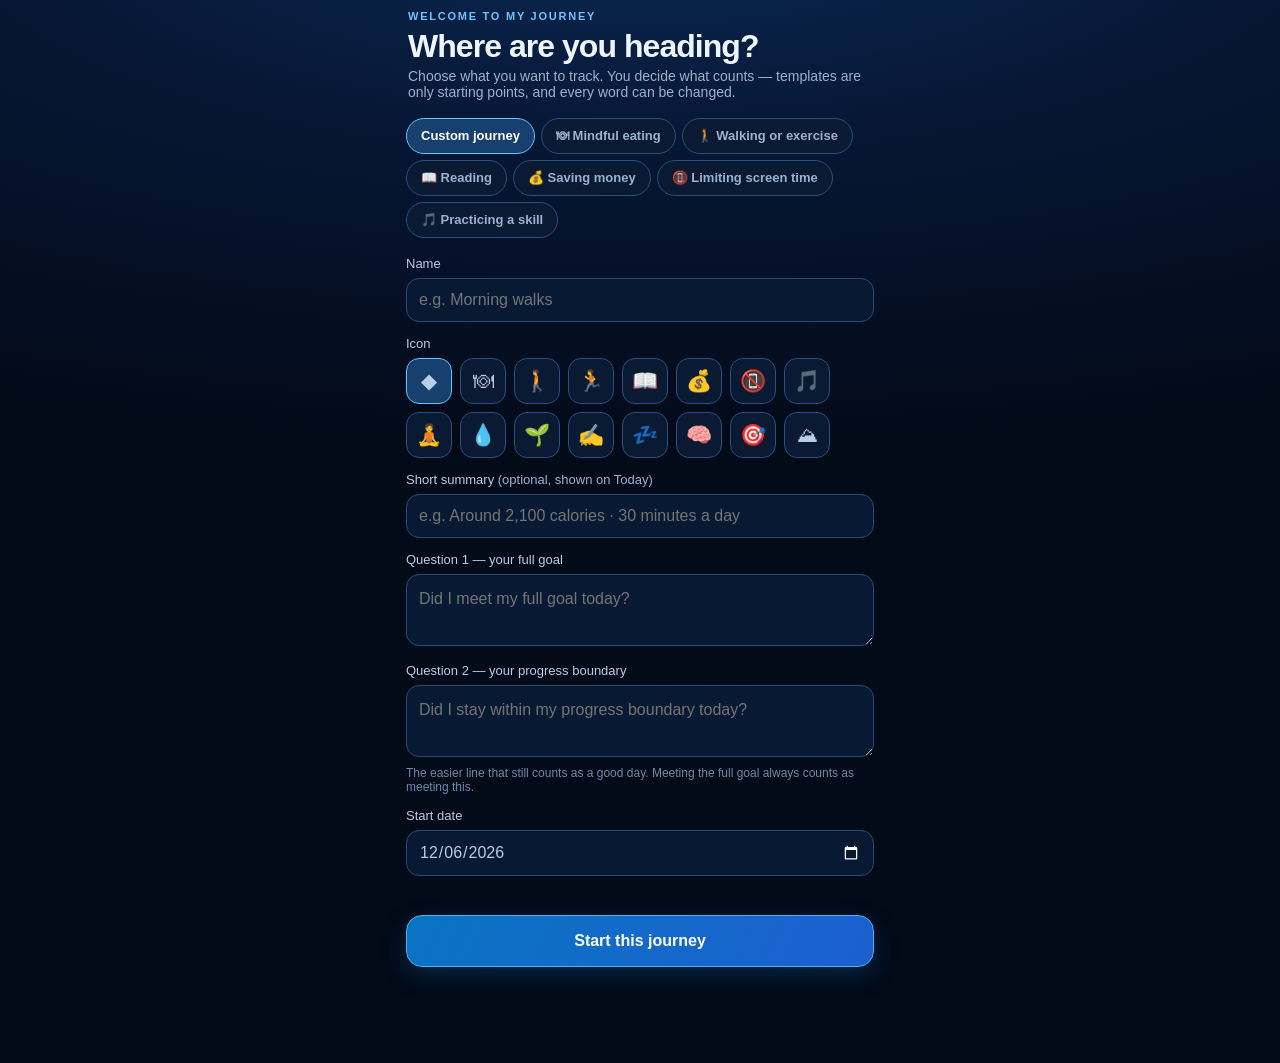
==== commit a4961f05: "V5 Build 3: Journey Path and Today layout matched to the approved art reference - road.js: art-direc" ====
--- a/index.html
+++ b/index.html
@@ -18,8 +18,9 @@
 <body>
 <div class="app" id="app">
   <header class="top">
-    <button class="journey-chip" id="journeyChip" aria-label="Switch journey"><span id="chipIcon">◆</span><span id="chipName">My Journey</span><span class="chev" aria-hidden="true">▾</span></button>
-    <button class="icon-btn" id="openSettings" aria-label="Settings and backup">⚙</button>
+    <button class="icon-btn" id="openSettings" aria-label="Menu: settings and backup"><svg viewBox="0 0 24 24" aria-hidden="true"><path d="M4 7h16M4 12h16M4 17h16"/></svg></button>
+    <div class="wordmark" aria-label="My Journey"><span aria-hidden="true">My Journey</span><svg viewBox="0 0 200 16" aria-hidden="true" preserveAspectRatio="none"><defs><linearGradient id="swoosh" x1="0" x2="1"><stop offset="0" stop-color="#4fb3ff" stop-opacity="0"/><stop offset=".25" stop-color="#4fb3ff"/><stop offset=".7" stop-color="#9b7bff"/><stop offset="1" stop-color="#ff9ec8" stop-opacity="0"/></linearGradient></defs><path d="M6 13 C60 3 140 1 196 6 C140 5 70 8 6 13Z" fill="url(#swoosh)"/></svg></div>
+    <button class="icon-btn" id="openBell" aria-label="Reminders"><svg viewBox="0 0 24 24" aria-hidden="true"><path d="M6 16V11a6 6 0 0 1 12 0v5l1.5 2h-15L6 16Z"/><path d="M10 20.5a2 2 0 0 0 4 0"/></svg><i class="dot hidden" id="bellDot"></i></button>
   </header>
 
   <div id="fatal" class="banner danger hidden" role="alert"></div>
@@ -27,31 +28,35 @@
   <main>
     <!-- TODAY -->
     <section id="today" class="screen" aria-label="Today">
-      <div id="reminder" class="banner hidden" role="status"><span id="reminderText"></span><div class="banner-actions"><button class="link" id="reminderBackup">Back up now</button><button class="link muted" id="reminderLater">Later</button></div></div>
-      <div class="journey-title"><h1 id="jName">My Journey</h1><p id="jGoal"></p></div>
       <div class="hero">
         <canvas id="road" role="img" aria-label="Your journey path"></canvas>
+        <button class="hero-journey" id="journeyChip" aria-label="Current journey. Switch journey">
+          <span class="jbadge" id="chipIcon" aria-hidden="true"></span>
+          <span class="jtext"><b><span id="jName">My Journey</span><svg class="chev" viewBox="0 0 12 12" aria-hidden="true"><path d="M3 4.5 6 7.5 9 4.5"/></svg></b><small><span>Current Journey</span> • <span id="jGoal"></span></small></span>
+        </button>
         <div class="hero-pct" aria-live="polite">
           <strong id="pct">—</strong>
-          <span id="pctLabel">Good days</span>
+          <span id="pctLabel">Good Days</span>
+          <i class="pct-bar"><i id="pctBar"></i></i>
         </div>
-      </div>
-      <p class="hero-hint" id="heroHint">Tap any section of road to see that day</p>
+        <div class="hero-stats" id="stats"></div>
+      </div>
+      <p class="hero-hint" id="heroHint">Tap any part of the road or a pin to see that day</p>
+      <div id="reminder" class="banner hidden" role="status"><span id="reminderText"></span><div class="banner-actions"><button class="link" id="reminderBackup">Back up now</button><button class="link muted" id="reminderLater">Later</button></div></div>
       <p class="sr-only" id="roadAnnouncement" role="status" aria-live="polite"></p>
-      <div class="stats4" id="stats"></div>
       <div id="todayAction"></div>
       <button class="pit-row" id="pitRow"></button>
       <div class="card">
         <div class="month-head"><button class="round" id="calPrev" aria-label="Previous month">‹</button><h2 id="calTitle"></h2><button class="round" id="calNext" aria-label="Next month">›</button></div>
         <div id="calendar"></div>
-        <div class="legend" aria-hidden="true"><span><i class="sw goal">★</i>Goal</span><span><i class="sw progress">✓</i>Progress</span><span><i class="sw detour">↝</i>Detour</span><span><i class="sw pit">☕</i>Pit Stop</span></div>
+        <div class="legend" id="legend" aria-hidden="true"></div>
       </div>
       <p class="footnote">Each day adds to your road. Nothing erases the road behind you.</p>
     </section>
 
     <!-- HISTORY -->
     <section id="history" class="screen hidden" aria-label="History">
-      <div class="intro"><span class="eyebrow">EVERY DAY MATTERS</span><h1>History</h1><p>The road you've already traveled.</p></div>
+      <div class="intro"><span class="eyebrow" data-jname>EVERY DAY MATTERS</span><h1>History</h1><p>The road you've already traveled.</p></div>
       <div class="seg" role="tablist"><button data-hview="month" class="on">Month</button><button data-hview="year">Year</button><button data-hview="lifetime">Lifetime</button></div>
       <div class="card">
         <div class="month-head"><button class="round" id="hPrev" aria-label="Previous">‹</button><h2 id="hTitle"></h2><button class="round" id="hNext" aria-label="Next">›</button></div>
@@ -65,7 +70,7 @@
 
     <!-- INSIGHTS -->
     <section id="insights" class="screen hidden" aria-label="Insights">
-      <div class="intro"><span class="eyebrow">THE BIG PICTURE</span><h1>Insights</h1><p>A record, not a judgment.</p></div>
+      <div class="intro"><span class="eyebrow" data-jname>THE BIG PICTURE</span><h1>Insights</h1><p>A record, not a judgment.</p></div>
       <div class="card big-stat"><strong id="iRate">—</strong><span id="iRateText"></span></div>
       <h2 class="section-title">Recent windows</h2>
       <div class="grid4" id="iWindows"></div>
@@ -106,6 +111,7 @@
       <div id="jfTemplates" class="chips wrap"></div>
       <label class="field">Name<input id="jfName" maxlength="60" placeholder="e.g. Morning walks"></label>
       <div class="field">Icon<div class="icons" id="jfIcons"></div></div>
+      <label class="field">Short summary <span class="muted">(optional, shown on Today)</span><input id="jfSummary" maxlength="60" placeholder="e.g. Around 2,100 calories · 30 minutes a day"></label>
       <label class="field">Question 1 — your full goal<textarea id="jfGoal" rows="2" maxlength="160" placeholder="Did I meet my full goal today?"></textarea></label>
       <label class="field">Question 2 — your progress boundary<textarea id="jfBoundary" rows="2" maxlength="160" placeholder="Did I stay within my progress boundary today?"></textarea><small>The easier line that still counts as a good day. Meeting the full goal always counts as meeting this.</small></label>
       <label class="field">Start date<input id="jfStart" type="date"></label>
@@ -162,7 +168,7 @@
         <p class="muted small">Removes the journey and everything recorded in it.</p>
       </div>
       <h2 class="section-title">About</h2>
-      <div class="card"><p class="small">My Journey · Version 5 · Build 2</p><p class="muted small">Works offline. No account, no advertising, no tracking. Your records stay on this device unless you export them.</p></div>
+      <div class="card"><p class="small">My Journey · Version 5 · Build 3</p><p class="muted small">Works offline. No account, no advertising, no tracking. Your records stay on this device unless you export them.</p></div>
     </section>
   </main>
 
@@ -190,6 +196,12 @@
   <div class="sheet-actions"><button class="primary" value="save" id="nSave">Save entry</button><button class="secondary danger-text hidden" value="delete" id="nDelete">Delete</button><button class="link" value="cancel" formnovalidate>Cancel</button></div>
 </form></dialog>
 
+<dialog id="bellDialog" class="sheet" aria-labelledby="bellTitle"><form method="dialog">
+  <h2 id="bellTitle">Reminders</h2>
+  <div id="bellBody"></div>
+  <div class="sheet-actions"><button class="primary hidden" value="backup" id="bellBackup">Export a backup now</button><button class="link" value="close">Close</button></div>
+</form></dialog>
+
 <dialog id="restoreDialog" class="sheet" aria-labelledby="restoreTitle"><form method="dialog">
   <h2 id="restoreTitle">Restore backup</h2>
   <div id="restoreBody"></div>
--- a/v5.css
+++ b/v5.css
@@ -199,3 +199,46 @@
 @media (max-width:360px){.stats4{gap:5px}.metric strong{font-size:19px}.years{grid-template-columns:repeat(2,minmax(0,1fr))}.grid4{grid-template-columns:repeat(2,1fr)}}
 @media (prefers-reduced-motion:reduce){*,*:before,*:after{animation:none!important;transition:none!important;scroll-behavior:auto!important}}
 .two>*{min-width:0}.two label{display:block;font-size:13px;color:#b8cde6}.two label input{margin-top:6px}
+
+/* ---------- Build 3: approved reference layout ---------- */
+.rounded{font-family:ui-rounded,"SF Pro Rounded","Nunito","Segoe UI",system-ui,sans-serif}
+.app{position:relative}
+.top{display:grid;grid-template-columns:44px 1fr 44px;align-items:center;height:64px}
+.icon-btn{border:0;background:none;position:relative;display:grid;place-items:center}
+.icon-btn svg{width:26px;height:26px;fill:none;stroke:#eaf3ff;stroke-width:2;stroke-linecap:round;stroke-linejoin:round;filter:drop-shadow(0 1px 4px rgba(0,0,0,.5))}
+.icon-btn .dot{position:absolute;top:8px;right:8px;width:9px;height:9px;border-radius:50%;background:#ffc23f;box-shadow:0 0 8px #ffc23f}
+.wordmark{justify-self:center;text-align:center;line-height:1;pointer-events:none}
+.wordmark span{display:block;font-family:ui-rounded,"SF Pro Rounded","Segoe UI",system-ui,sans-serif;font-style:italic;font-weight:800;font-size:30px;letter-spacing:-.025em;color:#fff;text-shadow:0 2px 14px rgba(70,160,255,.45),0 1px 0 rgba(0,0,0,.3)}
+.wordmark svg{display:block;width:78%;height:9px;margin:-1px 0 0 18%}
+body.on-today .top{position:relative;z-index:4;padding:0 6px}
+body.on-today #today .hero{margin-top:-64px}
+
+.hero{position:relative;height:clamp(450px,128vw,560px);border-radius:26px;overflow:hidden;border:1px solid rgba(110,170,255,.28);box-shadow:0 22px 60px rgba(0,0,0,.5),inset 0 1px 0 rgba(160,210,255,.1);background:#020a1a}
+#road{position:absolute;inset:0;width:100%;height:100%;cursor:pointer}
+.hero-journey{position:absolute;left:12px;right:96px;top:70px;z-index:2;display:flex;align-items:center;gap:12px;background:none;border:0;padding:4px;text-align:left;color:#fff}
+.jbadge{flex:none;width:54px;height:54px;border-radius:50%;display:grid;place-items:center;font-size:25px;background:radial-gradient(circle at 35% 30%,#1d4174,#081a38 75%);border:1px solid rgba(110,180,255,.38);box-shadow:0 0 22px rgba(60,160,255,.28),inset 0 0 12px rgba(80,170,255,.22)}
+.jtext{min-width:0;text-shadow:0 2px 10px rgba(0,0,0,.65)}
+.jtext b{display:flex;align-items:center;gap:6px;font-family:ui-rounded,"SF Pro Rounded","Segoe UI",system-ui,sans-serif;font-size:20px;font-weight:700;letter-spacing:-.01em}
+.jtext b #jName{overflow:hidden;text-overflow:ellipsis;white-space:nowrap}
+.jtext .chev{flex:none;width:14px;height:14px;fill:none;stroke:#e5efff;stroke-width:2;stroke-linecap:round;stroke-linejoin:round}
+.jtext small{display:block;font-size:12.5px;color:#cddcf0;margin-top:3px;overflow:hidden;text-overflow:ellipsis;white-space:nowrap}
+.hero-pct{position:absolute;right:18px;left:auto;top:54%;bottom:auto;z-index:2;text-align:right;pointer-events:none;text-shadow:0 2px 16px rgba(0,0,0,.75)}
+.hero-pct strong{display:block;font-family:ui-rounded,"SF Pro Rounded","Segoe UI",system-ui,sans-serif;font-size:46px;font-weight:700;letter-spacing:-.03em;line-height:1;font-variant-numeric:tabular-nums}
+.hero-pct span{display:block;font-size:16px;color:#e8f1ff;margin-top:4px;letter-spacing:0}
+.pct-bar{display:block;width:64px;height:3px;border-radius:3px;background:rgba(255,255,255,.14);margin:9px 0 0 auto;overflow:hidden}
+.pct-bar i{display:block;height:100%;width:0;border-radius:3px;background:linear-gradient(90deg,#1fd28f,#5cd9ff)}
+.hero-stats{position:absolute;left:12px;right:12px;bottom:12px;z-index:2;display:grid;grid-template-columns:repeat(4,1fr);padding:12px 2px 11px;border-radius:18px;background:linear-gradient(180deg,rgba(16,40,80,.62),rgba(7,20,46,.8));border:1px solid rgba(120,185,255,.32);box-shadow:inset 0 1px 0 rgba(255,255,255,.08),0 12px 30px rgba(0,0,0,.4);backdrop-filter:blur(12px);-webkit-backdrop-filter:blur(12px)}
+.hs{position:relative;text-align:center;min-width:0}
+.hs+.hs:before{content:"";position:absolute;left:0;top:12%;bottom:12%;width:1px;background:rgba(140,195,255,.22)}
+.hs-top{display:flex;align-items:center;justify-content:center;gap:6px}
+.hs strong{font-family:ui-rounded,"SF Pro Rounded","Segoe UI",system-ui,sans-serif;font-size:23px;font-weight:700;font-variant-numeric:tabular-nums}
+.hs small{display:block;font-size:11.5px;color:#d7e4f6;margin-top:5px;white-space:nowrap;overflow:hidden;text-overflow:ellipsis;padding:0 2px}
+.badge-ic{flex:none;filter:drop-shadow(0 2px 6px rgba(0,0,0,.35))}
+.legend span{display:inline-flex;align-items:center;gap:6px}
+.hero-hint{margin:10px 0 2px}
+@media (max-width:360px){.hs small{font-size:10px}.hs strong{font-size:19px}.hero-pct strong{font-size:38px}.wordmark span{font-size:26px}}
+.hero{height:clamp(380px,106vw,480px)}
+.hero-journey{right:12px;top:66px}
+.hero-pct{top:auto;bottom:112px}
+.hs small{font-size:11px;letter-spacing:-.01em;padding:0}
+.hero-pct{bottom:104px}.hero-pct strong{font-size:44px}
